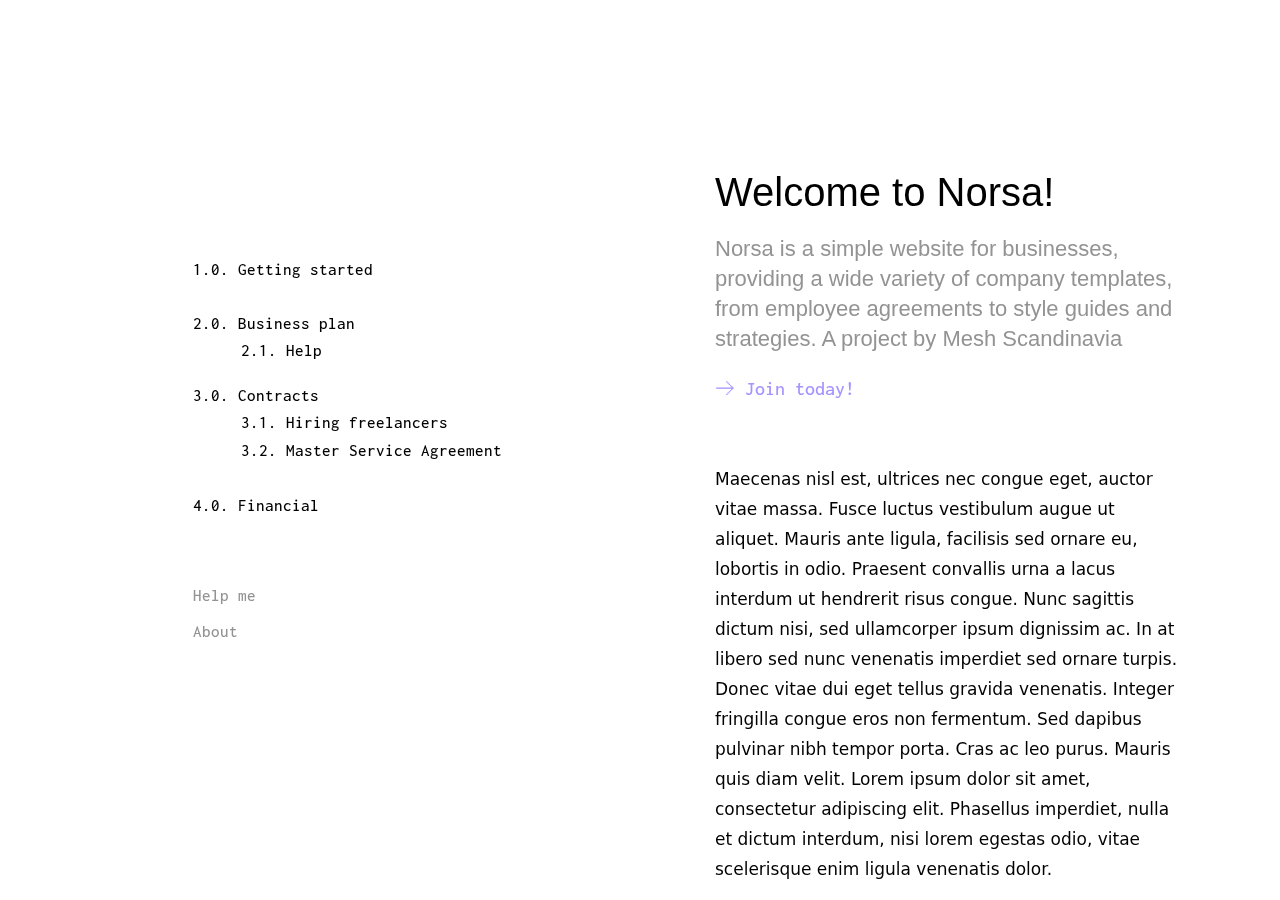
==== index.html @ c936e820 "root + dark toggle" ====
<!DOCTYPE html>
<html lang="en">
<head>
    <title>Norsa</title>
    <link rel="stylesheet" href="style.css">
    <script src="script.js"></script>
    <script src="jquery-3.6.1.js"></script>

    <link rel="preconnect" href="https://fonts.googleapis.com">
    <link rel="preconnect" href="https://fonts.gstatic.com" crossorigin>
    <link href="https://fonts.googleapis.com/css2?family=Inconsolata&display=swap" rel="stylesheet">
    <link href="https://fonts.googleapis.com/css2?family=Lato&display=swap" rel="stylesheet">

    <meta charset="UTF-8">
    <meta http-equiv="X-UA-Compatible" content="IE=edge">
    <meta name="viewport" content="width=device-width, initial-scale=1.0">

    <meta name="description" content="Business writing templates.">
    <meta name="keywords" content="Business, startup, elements, copywriting, writing, templates">
    <meta name="author" content="Magnus Hvidtfeldt">

    <meta name="twitter:card" content="summary_large_image">
	<meta name="twitter:title" content="Norsa">
	<meta name="twitter:description" content="Business writing templates.">
	<meta name="twitter:image" content="https://freight.cargo.site/i/6e5dafabf47bdc5713a164189bbf90d2e8450df8cc77849ab9dada44288beff9/ssww.png">
	<meta property="og:locale" content="en_US">
	<meta property="og:title" content="Magnus Hvidtfeldt">
	<meta property="og:description" content="Business writing templates.">
	<meta property="og:url" content="https://norsa.dev">
	<meta property="og:image" content="https://freight.cargo.site/i/6e5dafabf47bdc5713a164189bbf90d2e8450df8cc77849ab9dada44288beff9/ssww.png">
	<meta property="og:type" content="website">

    <link href="https://i.imgur.com/93xMaAY.png" rel="shortcut icon">

    <link rel="stylesheet" href="https://cdn.jsdelivr.net/npm/bootstrap-icons@1.3.0/font/bootstrap-icons.css" />

</head> 
<body>

    <div class="fixed-header"> </div>

    <div class="flexbox-container">
   
        <div class="flexbox-item flexbox-item-1 sticky sg">
            <div class="cent"><a class="navhov" href="#section1">1.0.  Getting started</a><br></div>
            <div class="cent mb"><a class="navhov" href="#section2"><br><br>2.0.  Business plan</a><br></div>
            <div class="cent mb"><a class="navhov" href="#section2-1"><br>⠀⠀⠀⠀2.1. Help</a><br></div>
            <div class="cent mb"><a class="navhov" href="#section3"><br><br>3.0. Contracts</a><br></div>
            <div class="cent mb"><a class="navhov" href="#section3-1"><br>⠀⠀⠀⠀3.1. Hiring freelancers</a><br></div>
            <div class="cent"><a class="navhov" href="#section3-2"><br>⠀⠀⠀⠀3.2. Master Service Agreement</a><br></div>
            <div class="cent"><a class="navhov" href="#section4"><br><br>4.0. Financial</a><br></div>


            <div class="cent"><a class="navhov dim" href="#sectionH"><br><br><br><br>Help me</a></div>
            <div class="cent"><a class="navhov dim" href="#sectionA"><br>About</a><br></div>


        </div> 

        <div class="top ss"><button onclick="dark()"><img class="bi bi-moon" src="" height ="0" width="0" /></button></div>

        <div class="flexbox-item flexbox-item-2 text">
            <div id="section1" class="txt">
            <h1>Welcome to Norsa!</h1>
            <h1 class="mb dim subhead">Norsa is a simple website for businesses, providing a wide variety of company templates, from employee agreements to style guides and strategies. A project by Mesh Scandinavia</h1><br>

            <a class="hlink sublink"  href="https://www.google.com/" target="_blank">🡢 Join today!</a><br><br><br> <!--class="hlink"-->

            <!--<br><br>

            <a class="link" onclick="light()">🡢 Light mode</a> -->
            
            
            Maecenas nisl est, ultrices nec congue eget, auctor vitae massa. Fusce luctus vestibulum augue ut aliquet. Mauris ante ligula, facilisis sed ornare eu, lobortis in odio. Praesent convallis urna a lacus interdum ut hendrerit risus congue. Nunc sagittis dictum nisi, sed ullamcorper ipsum dignissim ac. In at libero sed nunc venenatis imperdiet sed ornare turpis. Donec vitae dui eget tellus gravida venenatis. Integer fringilla congue eros non fermentum. Sed dapibus pulvinar nibh tempor porta. Cras ac leo purus. Mauris quis diam velit. Lorem ipsum dolor sit amet, consectetur adipiscing elit. Phasellus imperdiet, nulla et dictum interdum, nisi lorem egestas odio, vitae scelerisque enim ligula venenatis dolor. 
            
            <br><br>
            
            Fusce luctus vestibulum augue ut aliquet. Phasellus imperdiet, nulla et dictum interdum, nisi lorem egestas odio, vitae scelerisque enim ligula venenatis dolor. Maecenas nisl est, ultrices nec congue eget, auctor vitae massa. Fusce luctus vestibulum augue ut aliquet. Mauris ante ligula, facilisis sed ornare eu, lobortis in odio. Praesent convallis urna a lacus interdum ut hendrerit risus congue. 
           <!--  <br><br>
           <a class="hlink" href="https://www.google.com/" target="_blank">🡢 Join today!</a> -->
            
            

            <br><br>
            <hr/>
            <br><br><br>
        </div>
        <div id="section2" class="txt">
           <h2 class="mb">  2.0.⠀⠀Business plan</h2> <br>

           <a class="head-title">Whatever you do, don't quit.</a>

            <br><br><br>

            Lorem ipsum dolor sit amet, consectetur adipiscing elit. Phasellus imperdiet, nulla et dictum interdum, nisi lorem egestas odio, vitae scelerisque enim ligula venenatis dolor. Maecenas nisl est, ultrices nec congue eget, auctor vitae massa. Fusce luctus vestibulum augue ut aliquet. 
            
            <br><br>

            <a class="link" href="/assets/Business-strategy.pdf" target="_blank">🡢 Business strategy</a><br>
            <a class="link" href="/assets/The_Brand_Guide.pdf" target="_blank">🡢 Download 'The Brand Guide'</a>
    
    <!--
        <ul class="nav">
            <li><a class="link" href="/assets/Marketing-plan.pdf" target="_blank">🡢 Marketing Plan</a></li>
            <li><a class="link" href="/assets/The_Brand_Guide.pdf" target="_blank">🡢 Download 'The Brand Guide'</a></li>
          </ul>
    -->
    
            <br><br>

            Maecenas nisl est, ultrices nec congue eget, auctor vitae massa. Fusce luctus vestibulum augue ut aliquet. Mauris ante ligula, facilisis sed ornare eu, lobortis in odio. Praesent convallis urna a lacus interdum ut hendrerit risus congue. Nunc sagittis dictum nisi, sed ullamcorper ipsum dignissim ac. In at libero sed nunc venenatis imperdiet sed ornare turpis. Donec vitae dui eget tellus gravida venenatis. Integer fringilla congue eros non fermentum. Sed dapibus pulvinar nibh tempor porta. Cras ac leo purus. Mauris quis diam velit. Lorem ipsum dolor sit amet, consectetur adipiscing elit. Phasellus imperdiet, nulla et dictum interdum, nisi lorem egestas odio, vitae scelerisque enim ligula venenatis dolor. 
            
            <br><br>
            
            Praesent convallis urna a lacus interdum ut hendrerit risus congue. Nunc sagittis dictum nisi, sed ullamcorper ipsum dignissim ac. In at libero sed nunc venenatis imperdiet sed ornare turpis. Donec vitae dui eget tellus gravida venenatis. Integer fringilla congue eros non fermentum. Sed dapibus pulvinar nibh tempor porta. Cras ac leo purus. Mauris quis diam velit. Lorem ipsum dolor sit amet, consectetur adipiscing elit. Phasellus imperdiet, nulla et dictum interdum, nisi lorem egestas odio, vitae scelerisque enim ligula venenatis dolor. Maecenas nisl est, ultrices nec congue eget, auctor vitae massa. Fusce luctus vestibulum augue ut aliquet. Mauris ante ligula, facilisis sed ornare eu, lobortis in odio. Praesent convallis urna a lacus interdum ut hendrerit risus congue. Nunc sagittis dictum nisi, sed ullamcorper ipsum dignissim ac. In at libero sed nunc venenatis imperdiet sed ornare turpis. Donec vitae dui eget tellus gravida venenatis. Integer fringilla congue eros non fermentum. Sed dapibus pulvinar nibh tempor porta. Cras ac leo purus. Mauris quis diam velit. Lorem ipsum dolor sit amet, consectetur adipiscing elit. Phasellus imperdiet, nulla et dictum interdum, nisi lorem egestas odio,

            <br><br>
            <img src="https://external-content.duckduckgo.com/iu/?u=http%3A%2F%2Frevisionpath.com%2Fwp-content%2Fuploads%2F2014%2F10%2Fkiller-clauses-for-contract.jpg&f=1&nofb=1" alt="Contract"  width="100%" height="auto">

            <br>
            <br><br>
        </div>
        <div id="section2-1" class="txt">
            <h3 class="mb"> 2.1.⠀⠀Help </h3>

            <br>
            <br>

            Lorem ipsum dolor sit amet, consectetur adipiscing elit. Phasellus imperdiet, nulla et dictum interdum, nisi lorem egestas odio, vitae scelerisque enim ligula venenatis dolor. Maecenas nisl est, ultrices nec congue eget, auctor vitae massa. Fusce luctus vestibulum augue ut aliquet. 
            
            <br>
            <br>
            
            Maecenas nisl est, ultrices nec congue eget, auctor vitae massa. Fusce luctus vestibulum augue ut aliquet. Mauris ante ligula, facilisis sed ornare eu, lobortis in odio. Praesent convallis urna a lacus interdum ut hendrerit risus congue. Nunc sagittis dictum nisi, sed ullamcorper ipsum dignissim ac. In at libero sed nunc venenatis imperdiet sed ornare turpis. Donec vitae dui eget tellus gravida venenatis. Integer fringilla congue eros non fermentum. Sed dapibus pulvinar nibh tempor porta. Cras ac leo purus. Mauris quis diam velit. Lorem ipsum dolor sit amet, consectetur adipiscing elit. Phasellus imperdiet, nulla et dictum interdum, nisi lorem egestas odio, vitae scelerisque enim ligula venenatis dolor. 
            
            <br>
            <br>
            
            Praesent convallis urna a lacus interdum ut hendrerit risus congue. Nunc sagittis dictum nisi, sed ullamcorper ipsum dignissim ac. In at libero sed nunc venenatis imperdiet sed ornare turpis. Donec vitae dui eget tellus gravida venenatis. Integer fringilla congue eros non fermentum. Sed dapibus pulvinar nibh tempor porta. Cras ac leo purus. Mauris quis diam velit. Lorem ipsum dolor sit amet, consectetur adipiscing elit. Phasellus imperdiet, nulla et dictum interdum, nisi lorem egestas odio, vitae scelerisque enim ligula venenatis dolor. Maecenas nisl est, ultrices nec congue eget, auctor vitae massa. Fusce luctus vestibulum augue ut aliquet. Mauris ante ligula, facilisis sed ornare eu, lobortis in odio. Praesent convallis urna a lacus interdum ut hendrerit risus congue. Nunc sagittis dictum nisi, sed ullamcorper ipsum dignissim ac. In at libero sed nunc venenatis imperdiet sed ornare turpis. Donec vitae dui eget tellus gravida venenatis. Integer fringilla congue eros non fermentum. Sed dapibus pulvinar nibh tempor porta. Cras ac leo purus. Mauris quis diam velit. Lorem ipsum dolor sit amet, consectetur adipiscing elit. Phasellus imperdiet, nulla et dictum interdum, nisi lorem egestas odio,
    
            <br><br>
            <hr/>
            <br><br>
        </div>
        <div id="section3" class="txt">
            <h2 class="mb">3.0.⠀⠀Contracts </h2> <br>

            <a class="head-title">Whatever you do, don't quit.</a>
 
             <br><br><br>

            Lorem ipsum dolor sit amet, consectetur adipiscing elit. Phasellus imperdiet, nulla et dictum interdum, nisi lorem egestas odio, vitae scelerisque enim ligula venenatis dolor. Maecenas nisl est, ultrices nec congue eget, auctor vitae massa. Fusce luctus vestibulum augue ut aliquet. 
            
            <br>
            <br>
            
            Maecenas nisl est, ultrices nec congue eget, auctor vitae massa. Fusce luctus vestibulum augue ut aliquet. Mauris ante ligula, facilisis sed ornare eu, lobortis in odio. Praesent convallis urna a lacus interdum ut hendrerit risus congue. Nunc sagittis dictum nisi, sed ullamcorper ipsum dignissim ac. In at libero sed nunc venenatis imperdiet sed ornare turpis. Donec vitae dui eget tellus gravida venenatis. Integer fringilla congue eros non fermentum. Sed dapibus pulvinar nibh tempor porta. Cras ac leo purus. Mauris quis diam velit. Lorem ipsum dolor sit amet, consectetur adipiscing elit. Phasellus imperdiet, nulla et dictum interdum, nisi lorem egestas odio, vitae scelerisque enim ligula venenatis dolor. 
            
            <br>
            <br>
            
            Praesent convallis urna a lacus interdum ut hendrerit risus congue. Nunc sagittis dictum nisi, sed ullamcorper ipsum dignissim ac. In at libero sed nunc venenatis imperdiet sed ornare turpis. Donec vitae dui eget tellus gravida venenatis. Integer fringilla congue eros non fermentum. Sed dapibus pulvinar nibh tempor porta. Cras ac leo purus. Mauris quis diam velit. Lorem ipsum dolor sit amet, consectetur adipiscing elit. Phasellus imperdiet, nulla et dictum interdum, nisi lorem egestas odio, vitae scelerisque enim ligula venenatis dolor. Maecenas nisl est, ultrices nec congue eget, auctor vitae massa. Fusce luctus vestibulum augue ut aliquet. Mauris ante ligula, facilisis sed ornare eu, lobortis in odio. Praesent convallis urna a lacus interdum ut hendrerit risus congue. Nunc sagittis dictum nisi, sed ullamcorper ipsum dignissim ac. In at libero sed nunc venenatis imperdiet sed ornare turpis. Donec vitae dui eget tellus gravida venenatis. Integer fringilla congue eros non fermentum. Sed dapibus pulvinar nibh tempor porta. Cras ac leo purus. Mauris quis diam velit. Lorem ipsum dolor sit amet, consectetur adipiscing elit. Phasellus imperdiet, nulla et dictum interdum, nisi lorem egestas odio,

            <br>
            <br><br><br>
        </div>
        <div id="section3-1" class="txt">
            <h3 class="mb">3.1.⠀⠀Hiring Freelancers </h3>

            <br>
            <br>

            Lorem ipsum dolor sit amet, consectetur adipiscing elit. Phasellus imperdiet, nulla et dictum interdum, nisi lorem egestas odio, vitae scelerisque enim ligula venenatis dolor. Maecenas nisl est, ultrices nec congue eget, auctor vitae massa. Fusce luctus vestibulum augue ut aliquet. 
            
            <br>
            <br>
            
            Maecenas nisl est, ultrices nec congue eget, auctor vitae massa. Fusce luctus vestibulum augue ut aliquet. Mauris ante ligula, facilisis sed ornare eu, lobortis in odio. Praesent convallis urna a lacus interdum ut hendrerit risus congue. Nunc sagittis dictum nisi, sed ullamcorper ipsum dignissim ac. In at libero sed nunc venenatis imperdiet sed ornare turpis. Donec vitae dui eget tellus gravida venenatis. Integer fringilla congue eros non fermentum. Sed dapibus pulvinar nibh tempor porta. Cras ac leo purus. Mauris quis diam velit. Lorem ipsum dolor sit amet, consectetur adipiscing elit. Phasellus imperdiet, nulla et dictum interdum, nisi lorem egestas odio, vitae scelerisque enim ligula venenatis dolor. 
            
            <br>
            <br>
            
            Praesent convallis urna a lacus interdum ut hendrerit risus congue. Nunc sagittis dictum nisi, sed ullamcorper ipsum dignissim ac. In at libero sed nunc venenatis imperdiet sed ornare turpis. Donec vitae dui eget tellus gravida venenatis. Integer fringilla congue eros non fermentum. Sed dapibus pulvinar nibh tempor porta. Cras ac leo purus. Mauris quis diam velit. Lorem ipsum dolor sit amet, consectetur adipiscing elit. Phasellus imperdiet, nulla et dictum interdum, nisi lorem egestas odio, vitae scelerisque enim ligula venenatis dolor. Maecenas nisl est, ultrices nec congue eget, auctor vitae massa. Fusce luctus vestibulum augue ut aliquet. Mauris ante ligula, facilisis sed ornare eu, lobortis in odio. Praesent convallis urna a lacus interdum ut hendrerit risus congue. Nunc sagittis dictum nisi, sed ullamcorper ipsum dignissim ac. In at libero sed nunc venenatis imperdiet sed ornare turpis. Donec vitae dui eget tellus gravida venenatis. Integer fringilla congue eros non fermentum. Sed dapibus pulvinar nibh tempor porta. Cras ac leo purus. Mauris quis diam velit. Lorem ipsum dolor sit amet, consectetur adipiscing elit. Phasellus imperdiet, nulla et dictum interdum, nisi lorem egestas odio,

            <br>
            <br><br><br>
        </div>
        <div id="section3-2" class="txt">
            <h3 class="mb">3.2.⠀⠀Master Service Agreements </h3>

            <br>
            <br>

            Lorem ipsum dolor sit amet, consectetur adipiscing elit. Phasellus imperdiet, nulla et dictum interdum, nisi lorem egestas odio, vitae scelerisque enim ligula venenatis dolor. Maecenas nisl est, ultrices nec congue eget, auctor vitae massa. Fusce luctus vestibulum augue ut aliquet. 
            
            <br>
            <br>
            
            Maecenas nisl est, ultrices nec congue eget, auctor vitae massa. Fusce luctus vestibulum augue ut aliquet. Mauris ante ligula, facilisis sed ornare eu, lobortis in odio. Praesent convallis urna a lacus interdum ut hendrerit risus congue. Nunc sagittis dictum nisi, sed ullamcorper ipsum dignissim ac. In at libero sed nunc venenatis imperdiet sed ornare turpis. Donec vitae dui eget tellus gravida venenatis. Integer fringilla congue eros non fermentum. Sed dapibus pulvinar nibh tempor porta. Cras ac leo purus. Mauris quis diam velit. Lorem ipsum dolor sit amet, consectetur adipiscing elit. Phasellus imperdiet, nulla et dictum interdum, nisi lorem egestas odio, vitae scelerisque enim ligula venenatis dolor. 
            
            <br>
            <br>
            
            Praesent convallis urna a lacus interdum ut hendrerit risus congue. Nunc sagittis dictum nisi, sed ullamcorper ipsum dignissim ac. In at libero sed nunc venenatis imperdiet sed ornare turpis. Donec vitae dui eget tellus gravida venenatis. Integer fringilla congue eros non fermentum. Sed dapibus pulvinar nibh tempor porta. Cras ac leo purus. Mauris quis diam velit. Lorem ipsum dolor sit amet, consectetur adipiscing elit. Phasellus imperdiet, nulla et dictum interdum, nisi lorem egestas odio, vitae scelerisque enim ligula venenatis dolor. Maecenas nisl est, ultrices nec congue eget, auctor vitae massa. Fusce luctus vestibulum augue ut aliquet. Mauris ante ligula, facilisis sed ornare eu, lobortis in odio. Praesent convallis urna a lacus interdum ut hendrerit risus congue. Nunc sagittis dictum nisi, sed ullamcorper ipsum dignissim ac. In at libero sed nunc venenatis imperdiet sed ornare turpis. Donec vitae dui eget tellus gravida venenatis. Integer fringilla congue eros non fermentum. Sed dapibus pulvinar nibh tempor porta. Cras ac leo purus. Mauris quis diam velit. Lorem ipsum dolor sit amet, consectetur adipiscing elit. Phasellus imperdiet, nulla et dictum interdum, nisi lorem egestas odio,

            <br><br>
            <hr/>
            <br><br>
        </div>
        <div id="section4" class="txt">
            <h2 class="mb"> 4.0.⠀⠀Financial </h2> <br>

            <a class="head-title">Whatever you do, don't quit.</a>
 
             <br><br><br>

            Lorem ipsum dolor sit amet, consectetur adipiscing elit. Phasellus imperdiet, nulla et dictum interdum, nisi lorem egestas odio, vitae scelerisque enim ligula venenatis dolor. Maecenas nisl est, ultrices nec congue eget, auctor vitae massa. Fusce luctus vestibulum augue ut aliquet. 
            
            <br>
            <br>
            
            Maecenas nisl est, ultrices nec congue eget, auctor vitae massa. Fusce luctus vestibulum augue ut aliquet. Mauris ante ligula, facilisis sed ornare eu, lobortis in odio. Praesent convallis urna a lacus interdum ut hendrerit risus congue. Nunc sagittis dictum nisi, sed ullamcorper ipsum dignissim ac. In at libero sed nunc venenatis imperdiet sed ornare turpis. Donec vitae dui eget tellus gravida venenatis. Integer fringilla congue eros non fermentum. Sed dapibus pulvinar nibh tempor porta. Cras ac leo purus. Mauris quis diam velit. Lorem ipsum dolor sit amet, consectetur adipiscing elit. Phasellus imperdiet, nulla et dictum interdum, nisi lorem egestas odio, vitae scelerisque enim ligula venenatis dolor. 
            
            <br>
            <br>
            
            Praesent convallis urna a lacus interdum ut hendrerit risus congue. Nunc sagittis dictum nisi, sed ullamcorper ipsum dignissim ac. In at libero sed nunc venenatis imperdiet sed ornare turpis. Donec vitae dui eget tellus gravida venenatis. Integer fringilla congue eros non fermentum. Sed dapibus pulvinar nibh tempor porta. Cras ac leo purus. Mauris quis diam velit. Lorem ipsum dolor sit amet, consectetur adipiscing elit. Phasellus imperdiet, nulla et dictum interdum, nisi lorem egestas odio, vitae scelerisque enim ligula venenatis dolor. Maecenas nisl est, ultrices nec congue eget, auctor vitae massa. Fusce luctus vestibulum augue ut aliquet. Mauris ante ligula, facilisis sed ornare eu, lobortis in odio. Praesent convallis urna a lacus interdum ut hendrerit risus congue. Nunc sagittis dictum nisi, sed ullamcorper ipsum dignissim ac. In at libero sed nunc venenatis imperdiet sed ornare turpis. Donec vitae dui eget tellus gravida venenatis. Integer fringilla congue eros non fermentum. Sed dapibus pulvinar nibh tempor porta. Cras ac leo purus. Mauris quis diam velit. Lorem ipsum dolor sit amet, consectetur adipiscing elit. Phasellus imperdiet, nulla et dictum interdum, nisi lorem egestas odio,

            <br><br>
            <hr/>
            <br><br>
        </div>


        <div id="sectionH" class="txt">
            <h2 class="mb">Help me </h2> <br>

            <a class="head-title">Not sure what this is?</a><br>

            <br>
            <br>

            Me neither!<br><br>
            
            
            <br><br>
            <hr/>
            <br><br>
        </div>
        <div id="sectionA">
            <h2 class="mb">About </h2>

            <br>
            <br>

            Created by @ <a class="dim navhov" href="https://magnushvidtfeldt.com" target="_blank">Magnus Hvidtfeldt</a> <br>

            Find me on 
            <a class="dim navhov" href="https://twitter.com/hvidtfldt" target="_blank">Twitter</a>,
            <a class="dim navhov" href="https://github.com/mch-sg" target="_blank">Github</a> &
            <a class="dim navhov" href="https://www.linkedin.com/in/magnushvidtfeldt" target="_blank">LinkedIn</a>. <br> <br>


            Version: <a class="dim navhov" href="https://github.com/mch-sg/norsa/releases" target="_blank">v1.2.41 </a> <br>
            Downloads: <a class="dim navhov" href="https://www.behance.net/hvidtfeldt" target="_blank">Styleguide</a><br><br>


            <br><br>
            Support the project <a class="link" href="https://github.com/mch-sg/norsa" target="_blank">here ♡</a>


            <br><br>
            <hr/>
    </div>



    
</body>
</html>
---- style.css ----
@tailwind base;
@tailwind components;
@tailwind utilities;


/*      PRIMARY ATTRIBUTES      */

:root {
    --bgc: #A793FE;
    --dim: #939393;
    --hrc: rgb(39, 39, 39, 0.2);
    --bgswitchmode: #FFFFFF;
    --iconbg: #FFFFFF00;
    --txtcol: #000000; // #BB3333
}

.dark-mode {
    --bgswitchmode: #000000;
    --txtcol: #FFFFFF; 
    --hrc: rgb(240, 240, 240, 0.2);
    /* background-color: black; // var(--bgswitchmode)
    color: white; // var(--txtcol) */
}
 
body {
    transition: 0.2s;
    background-color: var(--bgswitchmode);
    color: var(--txtcol); // #FBFAF9 
    font-family: 'Inconsolata', monospace;

    margin-top: 100px;
    margin-left: 100px;
    margin-right: 8%;
    max-width: 500px; 
} p {
    margin: 0;
    position: absolute;
    top: 50%;
    left: 25%;
    -ms-transform: translate(-50%, -50%);
    transform: translate(-50%, -50%);
    align-items: center;

}

.top {
    position: absolute;
    width: 100%;
    height: 70px;
    text-align: center;
    padding-top: 35px;
}

button {
    float: left;
    width: 100px;
    background-color: var(--iconbg);
    color: var(--txtcol);
    font-size: 20px;
    border-radius: 10px;
    border: none;
    margin: 10px;
    cursor: pointer;
}

.txt {
    text-decoration: none;
    font-kerning: normal;

    font-family: "Segoe UI", Frutiger, "Frutiger Linotype", "Dejavu Sans", "Helvetica Neue", Arial, sans-serif; 
    font-weight: 400; 
    line-height: 30px;
}


a {
    text-decoration: none;
}

h1 {
    font-family: 'Segoe UI', sans-serif; //  'Lato', sans-serif;
    font-size: 40px;
    font-weight: 500; // 300
    letter-spacing: 1px;
} h2 {
    font-family: 'Inconsolata', monospace;
    font-size: 18px;
    font-weight: 500;
    letter-spacing: 1px;
    text-transform: uppercase;

} h3 {
    font-family: 'Inconsolata', monospace;
    font-size: 18px;
    font-weight: 500;
    letter-spacing: 0px;
    text-transform: uppercase;
    text-indent: 5%;
}

.head-title {
    font-family: 'Segoe UI', sans-serif;
    font-size: 30px;
    font-weight: 400;
    letter-spacing: 1px;
}


hr {
    display: block;
    height: 1px;
    border: 0;
    border-top: 1px solid var(--hrc);
    margin: 1em 0;
    padding: 0;
}


.overlay {
    position: absolute;
    height: 100%;
    width: 100%;
    top: 0; bottom: 0; right: 0; left: 0;
    background: white;
    opacity: 0;
  }
  


/*      TYPOGRAPHY      */

.text {
    font-family: 'Inconsolata', monospace;
    font-size: 17px;
    line-height: 1.5;
}


.hlink {
    /* color: rgb(175, 175, 175); */
     color: var(--bgc); //  
     text-decoration: none;
     transition: 0.3s;
     cursor: pointer;
 }
 .hlink:hover {
     /*color: #f5978e;  #929da6*/
     color: #939393; // 
 }

 a:-webkit-any-link {
    text-decoration: none;
}

.link {
   /* color: rgb(175, 175, 175); */
    font-family: 'Inconsolata', monospace;
    color:  var(--bgc); //  #EE8869
    text-decoration: none;
    transition: 0.3s;
    cursor: pointer;
}
.link:hover {
    /*color: #f5978e;  #929da6*/
    color: #939393; // 
}

.navhov {
    /* color: rgb(175, 175, 175); */
    color: var(--txtcol); // #FBFAF9
    text-decoration: none;
    /* transition: 0.3s; */
 //    font-size: 19px;
 }
 .navhov:hover {
    /*color: #ffb086       #f5978e*/
    transition: 0.3s;
    color: var(--bgc); // 
 }

 .dim {
    color: var(--dim); 
    text-decoration: none;
    transition: 0.3s;
 }


 
/*     SELECTION       */

::-moz-selection { /* Code for Firefox */
    color: var(--bgswitchmode);
    background: var(--bgc); // #ffb086
  }
  
  ::selection {
    color: var(--bgswitchmode);
    background: var(--bgc);
  }



/*      FLEXBOX       */ 

.flexbox-container {
    flex: 1;
    overflow: auto;
    height: 100%;
    width: 100%;
    top: 0;
    left: 0;
    position: fixed;
    display: flex;
    justify-content: center;
    align-items: flex-start;
    overflow: auto;

}

.flexbox-item {
    width: 95%;
  /*    border: 0.1px solid rgb(39, 39, 39); */
    border-radius: 25px;
    padding: 50px;
    align-items: center;
    justify-content: center;

}

.flexbox-item-1 {
    min-height: 100px;
    margin: 100px 0px 50px 50px;  /*   margin: 150px 75px 150px 150px; */ /* 100px 0px 10px 100px */
    display: relative;
    overflow: auto;

}

.flexbox-item-2 {
    min-height: 100px;
    margin: 100px 50px;  /* 150px 150px 150px 75px */ /* 125px 175px 0px 125px */
    display: relative;
    overflow: auto;
 /*   width: 40%; */

}

div.sticky {
    position: -webkit-sticky;
    position: sticky;

    top: 50%;
    -ms-transform: translateY(-50%);
    transform: translateY(-50%);

  }

  .sg {

    padding: 50px;
    font-size: 20px;
  }

  .ss {
    position:fixed;
  }


  body {
      height: 100%;
      overflow-y: hidden;
      overflow-x: hidden;
      -ms-overflow-style: none;
      scrollbar-width: none;
  }

  html {
    overflow: scroll;
    overflow-x: hidden;
}
::-webkit-scrollbar {
    width: 0;  /* Remove scrollbar space */
    background: transparent;  /* Optional: just make scrollbar invisible */
}

.cent {
    font-family: 'Inconsolata', monospace;
    font-weight: 500;
    text-decoration: none;
    margin-left: 40%; /* 43% */
    font-size: 17px;
}

.mb {
    margin-bottom: -10px;
}

.mbl {
    margin-bottom: 150px;
}


ul.nav {
    padding-left: 0px;
    text-align: center;
  }
  ul.nav > li {
    display: inline-block;
    padding: 0px 50px;
  }
  ul.nav > li:hover {
    background-color: #00000000;
  }
  ul.nav > li > a {
    text-decoration: none;
  }

  .subhead {
    font-size: 22px;
    font-weight: 400;
  }

  .sublink {
    font-size: 20px;
    font-family: 'Inconsolata', monospace;
    font-weight: 500;
  }




/* FIX HEAD FOOT 
.fixed-header, .fixed-footer{
    margin-top: -100px;
    margin-left: -100px;
    margin-right: -100px;

    position: fixed;

    width: 100%;

    position: fixed;        
    background: rgb(0, 0, 0);
    padding: 50px 0;
}
.fixed-footer{
    bottom: 0;
}
.fixed-header{
    bottom: 0;
}
*/



/* 
    SCREEN OPTIMIZING FOR BODY ELEMENTS

    Automatic scaling for font size and margins in the text-
    based program, html and css.

*/


/* SCREEN OPTIMIZING */     /*   XSMALL   */


@media screen and (max-width: 1024px) {
    div {
        display: none;
        color: #000;
        height: 100%;
        width: 100%;
        position: absolute;
        top: 0;
        left: 0;
        background-color: #000000; 
    }
}

/* SCREEN OPTIMIZING */     /*   SMALL   
@media screen and (min-width: 768px) {
    .cent {
        margin-left: 10%; 43% 
        font-size: 15px;
    }
} */

/* SCREEN OPTIMIZING */     /*   MEDIUM   */
@media screen and (min-width: 1024px) {
    .cent {
        margin-left: 20%; /* 43% */
        font-size: 17px;
    }

    ul.nav {
        padding-left: 0px;
        text-align: left;
      }
    ul.nav > li {
        display: inline-block;
        padding: 0px 0px;
    } 
}

/* SCREEN OPTIMIZING */     /*   LARGE   */
@media screen and (min-width: 1366px) {
    .cent {
        margin-left: 30%; /* 43% */
        font-size: 18px;
    }

    ul.nav > li {
        display: inline-block;
        padding: 0px 12.5%;
    } 
    
}

/* SCREEN OPTIMIZING */     /*   XLARGE   */
@media screen and (min-width: 1920px) {
    .cent {
        margin-left: 35%; /* 43% */
        font-size: 18px;
    }
    
    .text {
        font-family: 'Inconsolata', monospace;
        font-size: 19px;
        line-height: 1.5;
    }

    .subhead {
        font-size: 22px;
        font-weight: 400;
      }

      .sublink {
        font-size: 20px;
      }

    h1 {
        font-family: 'Segoe UI', sans-serif; //  'Lato', sans-serif;
        font-size: 40px;
        font-weight: 500; // 300
        letter-spacing: 1px;
    }

    h2 {
        font-family: 'Inconsolata', monospace;
        font-size: 17px;
        font-weight: 400;
        letter-spacing: 0px;
        text-transform: uppercase;
    
    } 


    ul.nav {
        padding-left: 0px;
        text-align: center;
      } 
      
}

/* SCREEN OPTIMIZING */     /*   XLARGE   */
@media screen and (min-width: 2440px) {
    .cent {
        margin-left: 40%; /* 43% */
        font-size: 20px; // 17px
    }

    .text {
        font-family: 'Inconsolata', monospace;
        font-size: 21px;
        line-height: 1.5;
    }

    .subhead {
        font-size: 25px;
        font-weight: 400;
      }

      .sublink {
        font-size: 22px;
      }

    h1 {
        font-family: 'Segoe UI', sans-serif; //  'Lato', sans-serif;
        font-size: 45px;
        font-weight: 500; // 300
        letter-spacing: 1px;
    }

    h2 {
        font-family: 'Inconsolata', monospace;
        font-size: 20px;
        font-weight: 400;
        letter-spacing: 0px;
        text-transform: uppercase;
    
    } 

    
    .flexbox-item {
    //    width: 50%; // 95%
      /*    border: 0.1px solid rgb(39, 39, 39); */
        border-radius: 25px;
        padding: 50px;
        align-items: center;
        justify-content: center;
      //  padding-left: 500px;
    
    }

    .flexbox-item-1 {
        width: 50%;
        min-height: 100px;
        margin: 100px 0px 50px 50px;  /*   margin: 150px 75px 150px 150px; */ /* 100px 0px 10px 100px */
        display: relative;
        overflow: auto;
    
    }

    
    .flexbox-item-2 {
        min-height: 100px;
        margin: 100px 300px;  /* 150px 150px 150px 75px */ /* 125px 175px 0px 125px */
        display: relative;
        overflow: auto;
        width: 50%; 
    
    }

}
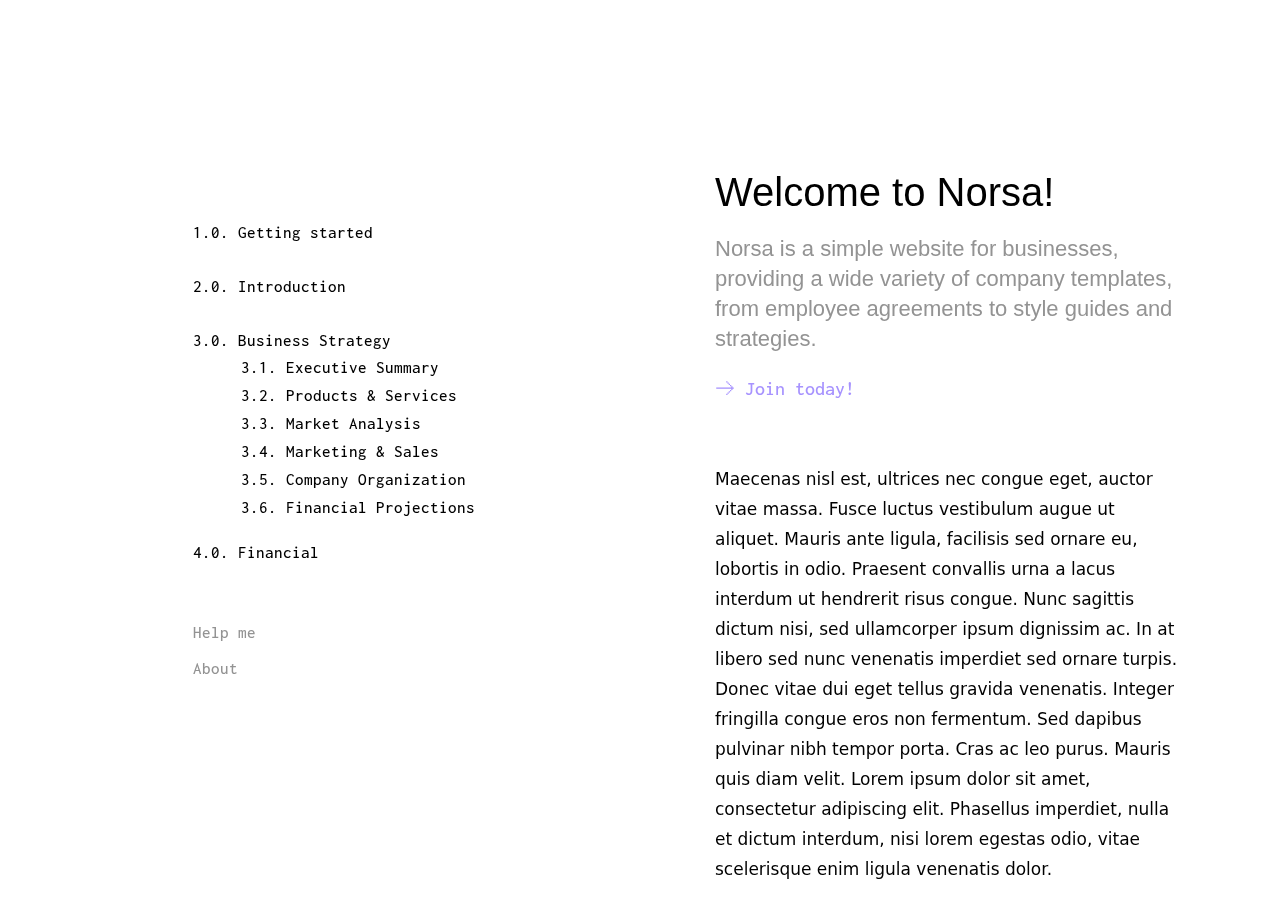
==== commit fd4a646c: "readability & business strategy upload" ====
--- a/index.html
+++ b/index.html
@@ -43,12 +43,16 @@
    
         <div class="flexbox-item flexbox-item-1 sticky sg">
             <div class="cent"><a class="navhov" href="#section1">1.0.  Getting started</a><br></div>
-            <div class="cent mb"><a class="navhov" href="#section2"><br><br>2.0.  Business plan</a><br></div>
-            <div class="cent mb"><a class="navhov" href="#section2-1"><br>⠀⠀⠀⠀2.1. Help</a><br></div>
-            <div class="cent mb"><a class="navhov" href="#section3"><br><br>3.0. Contracts</a><br></div>
-            <div class="cent mb"><a class="navhov" href="#section3-1"><br>⠀⠀⠀⠀3.1. Hiring freelancers</a><br></div>
-            <div class="cent"><a class="navhov" href="#section3-2"><br>⠀⠀⠀⠀3.2. Master Service Agreement</a><br></div>
-            <div class="cent"><a class="navhov" href="#section4"><br><br>4.0. Financial</a><br></div>
+            <div class="cent "><a class="navhov" href="#section2"><br><br>2.0.  Introduction</a><br></div>
+            <!-- <div class="cent mb"><a class="navhov" href="#section2-1"><br>⠀⠀⠀⠀2.1. Help</a><br></div> -->
+            <div class="cent mb"><a class="navhov" href="#section3"><br><br>3.0. Business Strategy</a><br></div>
+            <div class="cent mb"><a class="navhov" href="#section3-1"><br>⠀⠀⠀⠀3.1. Executive Summary</a><br></div>
+            <div class="cent mb"><a class="navhov" href="#section3-2"><br>⠀⠀⠀⠀3.2. Products & Services</a><br></div>
+            <div class="cent mb"><a class="navhov" href="#section3-3"><br>⠀⠀⠀⠀3.3. Market Analysis</a><br></div>
+            <div class="cent mb"><a class="navhov" href="#section3-4"><br>⠀⠀⠀⠀3.4. Marketing & Sales</a><br></div>
+            <div class="cent mb"><a class="navhov" href="#section3-5"><br>⠀⠀⠀⠀3.5. Company Organization</a><br></div>
+            <div class="cent mb"><a class="navhov" href="#section3-6"><br>⠀⠀⠀⠀3.6. Financial Projections</a><br></div>
+            <div class="cent mb"><a class="navhov" href="#section4"><br><br>4.0. Financial</a><br></div>
 
 
             <div class="cent"><a class="navhov dim" href="#sectionH"><br><br><br><br>Help me</a></div>
@@ -62,37 +66,41 @@
         <div class="flexbox-item flexbox-item-2 text">
             <div id="section1" class="txt">
             <h1>Welcome to Norsa!</h1>
-            <h1 class="mb dim subhead">Norsa is a simple website for businesses, providing a wide variety of company templates, from employee agreements to style guides and strategies. A project by Mesh Scandinavia</h1><br>
+            <h1 class="mb dim subhead">Norsa is a simple website for businesses, providing a wide variety of company templates, 
+                from employee agreements to style guides and strategies.</h1><br>
 
             <a class="hlink sublink"  href="https://www.google.com/" target="_blank">🡢 Join today!</a><br><br><br> <!--class="hlink"-->
 
-            <!--<br><br>
-
-            <a class="link" onclick="light()">🡢 Light mode</a> -->
-            
-            
-            Maecenas nisl est, ultrices nec congue eget, auctor vitae massa. Fusce luctus vestibulum augue ut aliquet. Mauris ante ligula, facilisis sed ornare eu, lobortis in odio. Praesent convallis urna a lacus interdum ut hendrerit risus congue. Nunc sagittis dictum nisi, sed ullamcorper ipsum dignissim ac. In at libero sed nunc venenatis imperdiet sed ornare turpis. Donec vitae dui eget tellus gravida venenatis. Integer fringilla congue eros non fermentum. Sed dapibus pulvinar nibh tempor porta. Cras ac leo purus. Mauris quis diam velit. Lorem ipsum dolor sit amet, consectetur adipiscing elit. Phasellus imperdiet, nulla et dictum interdum, nisi lorem egestas odio, vitae scelerisque enim ligula venenatis dolor. 
-            
-            <br><br>
-            
-            Fusce luctus vestibulum augue ut aliquet. Phasellus imperdiet, nulla et dictum interdum, nisi lorem egestas odio, vitae scelerisque enim ligula venenatis dolor. Maecenas nisl est, ultrices nec congue eget, auctor vitae massa. Fusce luctus vestibulum augue ut aliquet. Mauris ante ligula, facilisis sed ornare eu, lobortis in odio. Praesent convallis urna a lacus interdum ut hendrerit risus congue. 
-           <!--  <br><br>
-           <a class="hlink" href="https://www.google.com/" target="_blank">🡢 Join today!</a> -->
-            
-            
+
+            Maecenas nisl est, ultrices nec congue eget, auctor vitae massa. Fusce luctus vestibulum augue ut aliquet. Mauris ante ligula, 
+            facilisis sed ornare eu, lobortis in odio. Praesent convallis urna a lacus interdum ut hendrerit risus congue. Nunc sagittis 
+            dictum nisi, sed ullamcorper ipsum dignissim ac. In at libero sed nunc venenatis imperdiet sed ornare turpis. Donec vitae dui 
+            eget tellus gravida venenatis. Integer fringilla congue eros non fermentum. Sed dapibus pulvinar nibh tempor porta. Cras ac leo 
+            purus. Mauris quis diam velit. Lorem ipsum dolor sit amet, consectetur adipiscing elit. Phasellus imperdiet, nulla et dictum 
+            interdum, nisi lorem egestas odio, vitae scelerisque enim ligula venenatis dolor. 
+            
+            <br><br>
+            
+            Fusce luctus vestibulum augue ut aliquet. Phasellus imperdiet, nulla et dictum interdum, nisi lorem egestas odio, vitae 
+            scelerisque enim ligula venenatis dolor. Maecenas nisl est, ultrices nec congue eget, auctor vitae massa. Fusce luctus 
+            vestibulum augue ut aliquet. Mauris ante ligula, facilisis sed ornare eu, lobortis in odio. Praesent convallis urna a lacus 
+            interdum ut hendrerit risus congue. 
+
 
             <br><br>
             <hr/>
             <br><br><br>
         </div>
         <div id="section2" class="txt">
-           <h2 class="mb">  2.0.⠀⠀Business plan</h2> <br>
+           <h2 class="mb">  2.0.⠀⠀Introduction</h2> <br>
 
            <a class="head-title">Whatever you do, don't quit.</a>
 
             <br><br><br>
 
-            Lorem ipsum dolor sit amet, consectetur adipiscing elit. Phasellus imperdiet, nulla et dictum interdum, nisi lorem egestas odio, vitae scelerisque enim ligula venenatis dolor. Maecenas nisl est, ultrices nec congue eget, auctor vitae massa. Fusce luctus vestibulum augue ut aliquet. 
+            Lorem ipsum dolor sit amet, consectetur adipiscing elit. Phasellus imperdiet, nulla et dictum interdum, nisi lorem egestas odio, 
+            vitae scelerisque enim ligula venenatis dolor. Maecenas nisl est, ultrices nec congue eget, auctor vitae massa. Fusce luctus 
+            vestibulum augue ut aliquet. 
             
             <br><br>
 
@@ -108,124 +116,247 @@
     
             <br><br>
 
-            Maecenas nisl est, ultrices nec congue eget, auctor vitae massa. Fusce luctus vestibulum augue ut aliquet. Mauris ante ligula, facilisis sed ornare eu, lobortis in odio. Praesent convallis urna a lacus interdum ut hendrerit risus congue. Nunc sagittis dictum nisi, sed ullamcorper ipsum dignissim ac. In at libero sed nunc venenatis imperdiet sed ornare turpis. Donec vitae dui eget tellus gravida venenatis. Integer fringilla congue eros non fermentum. Sed dapibus pulvinar nibh tempor porta. Cras ac leo purus. Mauris quis diam velit. Lorem ipsum dolor sit amet, consectetur adipiscing elit. Phasellus imperdiet, nulla et dictum interdum, nisi lorem egestas odio, vitae scelerisque enim ligula venenatis dolor. 
-            
-            <br><br>
-            
-            Praesent convallis urna a lacus interdum ut hendrerit risus congue. Nunc sagittis dictum nisi, sed ullamcorper ipsum dignissim ac. In at libero sed nunc venenatis imperdiet sed ornare turpis. Donec vitae dui eget tellus gravida venenatis. Integer fringilla congue eros non fermentum. Sed dapibus pulvinar nibh tempor porta. Cras ac leo purus. Mauris quis diam velit. Lorem ipsum dolor sit amet, consectetur adipiscing elit. Phasellus imperdiet, nulla et dictum interdum, nisi lorem egestas odio, vitae scelerisque enim ligula venenatis dolor. Maecenas nisl est, ultrices nec congue eget, auctor vitae massa. Fusce luctus vestibulum augue ut aliquet. Mauris ante ligula, facilisis sed ornare eu, lobortis in odio. Praesent convallis urna a lacus interdum ut hendrerit risus congue. Nunc sagittis dictum nisi, sed ullamcorper ipsum dignissim ac. In at libero sed nunc venenatis imperdiet sed ornare turpis. Donec vitae dui eget tellus gravida venenatis. Integer fringilla congue eros non fermentum. Sed dapibus pulvinar nibh tempor porta. Cras ac leo purus. Mauris quis diam velit. Lorem ipsum dolor sit amet, consectetur adipiscing elit. Phasellus imperdiet, nulla et dictum interdum, nisi lorem egestas odio,
+            Maecenas nisl est, ultrices nec congue eget, auctor vitae massa. Fusce luctus vestibulum augue ut aliquet. 
+            Mauris ante ligula, facilisis sed ornare eu, lobortis in odio. Praesent convallis urna a lacus interdum ut hendrerit risus congue. 
+            Nunc sagittis dictum nisi, sed ullamcorper ipsum dignissim ac. In at libero sed nunc venenatis imperdiet sed ornare turpis. 
+            Donec vitae dui eget tellus gravida venenatis. Integer fringilla congue eros non fermentum. Sed dapibus pulvinar nibh tempor porta. 
+            Cras ac leo purus. Mauris quis diam velit. Lorem ipsum dolor sit amet, consectetur adipiscing elit. Phasellus imperdiet, 
+            nulla et dictum interdum, nisi lorem egestas odio, vitae scelerisque enim ligula venenatis dolor. 
+            
+            <br><br>
+            
+            Praesent convallis urna a lacus interdum ut hendrerit risus congue. Nunc sagittis dictum nisi, sed ullamcorper ipsum dignissim ac. 
+            In at libero sed nunc venenatis imperdiet sed ornare turpis. Donec vitae dui eget tellus gravida venenatis. Integer fringilla congue 
+            eros non fermentum. Sed dapibus pulvinar nibh tempor porta. Cras ac leo purus. Mauris quis diam velit. Lorem ipsum dolor sit amet, 
+            consectetur adipiscing elit. Phasellus imperdiet, nulla et dictum interdum, nisi lorem egestas odio, vitae scelerisque enim ligula 
+            venenatis dolor. Maecenas nisl est, ultrices nec congue eget, auctor vitae massa. Fusce luctus vestibulum augue ut aliquet. Mauris 
+            ante ligula, facilisis sed ornare eu, lobortis in odio. Praesent convallis urna a lacus interdum ut hendrerit risus congue. 
+            Nunc sagittis dictum nisi, sed ullamcorper ipsum dignissim ac. In at libero sed nunc venenatis imperdiet sed ornare turpis. 
+            Donec vitae dui eget tellus gravida venenatis. Integer fringilla congue eros non fermentum. Sed dapibus pulvinar nibh tempor porta. 
+            Cras ac leo purus. Mauris quis diam velit. Lorem ipsum dolor sit amet, consectetur adipiscing elit. Phasellus imperdiet, 
+            nulla et dictum interdum, nisi lorem egestas odio,
 
             <br><br>
             <img src="https://external-content.duckduckgo.com/iu/?u=http%3A%2F%2Frevisionpath.com%2Fwp-content%2Fuploads%2F2014%2F10%2Fkiller-clauses-for-contract.jpg&f=1&nofb=1" alt="Contract"  width="100%" height="auto">
 
-            <br>
-            <br><br>
-        </div>
-        <div id="section2-1" class="txt">
-            <h3 class="mb"> 2.1.⠀⠀Help </h3>
-
-            <br>
-            <br>
-
-            Lorem ipsum dolor sit amet, consectetur adipiscing elit. Phasellus imperdiet, nulla et dictum interdum, nisi lorem egestas odio, vitae scelerisque enim ligula venenatis dolor. Maecenas nisl est, ultrices nec congue eget, auctor vitae massa. Fusce luctus vestibulum augue ut aliquet. 
-            
-            <br>
-            <br>
-            
-            Maecenas nisl est, ultrices nec congue eget, auctor vitae massa. Fusce luctus vestibulum augue ut aliquet. Mauris ante ligula, facilisis sed ornare eu, lobortis in odio. Praesent convallis urna a lacus interdum ut hendrerit risus congue. Nunc sagittis dictum nisi, sed ullamcorper ipsum dignissim ac. In at libero sed nunc venenatis imperdiet sed ornare turpis. Donec vitae dui eget tellus gravida venenatis. Integer fringilla congue eros non fermentum. Sed dapibus pulvinar nibh tempor porta. Cras ac leo purus. Mauris quis diam velit. Lorem ipsum dolor sit amet, consectetur adipiscing elit. Phasellus imperdiet, nulla et dictum interdum, nisi lorem egestas odio, vitae scelerisque enim ligula venenatis dolor. 
-            
-            <br>
-            <br>
-            
-            Praesent convallis urna a lacus interdum ut hendrerit risus congue. Nunc sagittis dictum nisi, sed ullamcorper ipsum dignissim ac. In at libero sed nunc venenatis imperdiet sed ornare turpis. Donec vitae dui eget tellus gravida venenatis. Integer fringilla congue eros non fermentum. Sed dapibus pulvinar nibh tempor porta. Cras ac leo purus. Mauris quis diam velit. Lorem ipsum dolor sit amet, consectetur adipiscing elit. Phasellus imperdiet, nulla et dictum interdum, nisi lorem egestas odio, vitae scelerisque enim ligula venenatis dolor. Maecenas nisl est, ultrices nec congue eget, auctor vitae massa. Fusce luctus vestibulum augue ut aliquet. Mauris ante ligula, facilisis sed ornare eu, lobortis in odio. Praesent convallis urna a lacus interdum ut hendrerit risus congue. Nunc sagittis dictum nisi, sed ullamcorper ipsum dignissim ac. In at libero sed nunc venenatis imperdiet sed ornare turpis. Donec vitae dui eget tellus gravida venenatis. Integer fringilla congue eros non fermentum. Sed dapibus pulvinar nibh tempor porta. Cras ac leo purus. Mauris quis diam velit. Lorem ipsum dolor sit amet, consectetur adipiscing elit. Phasellus imperdiet, nulla et dictum interdum, nisi lorem egestas odio,
-    
+
             <br><br>
             <hr/>
             <br><br>
         </div>
         <div id="section3" class="txt">
-            <h2 class="mb">3.0.⠀⠀Contracts </h2> <br>
+            <h2 class="mb">3.0.⠀⠀Business strategy </h2> <br>
+
+            <a class="head-title">Business strategies make the best tea.</a>
+ 
+             <br><br><br>
+            
+             A business plan is a document that describes your business, the products and services you sell, 
+             and the customers that you sell to. It explains your business strategy. How you’re going to build and grow your business, 
+             what your marketing strategy is, and who your competitors are. 
+
+             <br><br>
+             Now, a business plan can be far more than just a static document that you write once and forget about. 
+             It’s also a guide that helps you outline and achieve your goals. 
+             A management tool to analyze results, make strategic decisions, and showcase how your business will operate and grow. 
+             In short, if you’re thinking of starting a business or plan to pitch to investors or venture capitalists, 
+             writing a business plan can improve your chances of success. Download the business strategy here:
+            <br>
+            <br>
+
+            <a class="link" href="/assets/Business-strategy.pdf" target="_blank">🡢 Business strategy</a><br><br>
+            
+            
+            Most business plans also include financial forecasts for the future. Setting sales goals, 
+            expense budgets, and predictions for cash flow. 
+
+            <br>
+            <br><br><br>
+        </div>
+        <div id="section3-1" class="txt">
+            <h3 class="mb">3.1.⠀⠀Executive Summary </h3>
+
+            <br>
+            <br>
+
+             The executive summary is an overview of your business and your plans. 
+             It comes first in your plan and is ideally only one to two pages. Most people write it last, though. 
+             <br><br>
+             Ideally, the executive summary can act as a stand-alone document that covers the highlights of your detailed plan. 
+             In fact, it’s very common for investors to ask for only the executive summary when they are evaluating your business. 
+             If they like what they see in the executive summary, they’ll often follow up with a request for a complete plan, 
+             a pitch presentation, and more in-depth financials.
+             
+             Your executive summary should include a summary of the problem you are solving, 
+             a description of your product or service, an overview of your target market, a brief description of your team, 
+             a summary of your financials, and your funding requirements (if you are raising money).
+             
+             Learn more about writing an effective executive summary.
+
+            <br>
+            <br><br><br>
+        </div>
+        <div id="section3-2" class="txt">
+            <h3 class="mb">3.2.⠀⠀Products & Services </h3>
+
+            <br>
+            <br>
+
+            The products & services chapter of your business plan is where the real meat of your plan lives. 
+            It includes information about the problem that you’re solving, your solution, and how your product or service 
+            fits into the existing competitive landscape.
+            <br><br>
+            Start the products & services chapter by describing the problem that you are solving for your customers and what your solution is. 
+            This is a description of your product or service. 
+            
+            Next, you should outline your competition. Who else is providing solutions that try to solve your customers’ pain points? 
+            What are your competitive advantages over other businesses?
+            
+            If you happen to have any competitive advantages, such as specific intellectual property or patents that protect 
+            your product—this chapter is a great place to talk about those things.
+            
+            Finally, review your milestones and metrics. This is an overview of the next steps that you need to accomplish to 
+            get your product or service ready to sell, with target dates. If you’ve already achieved some key milestones, 
+            such as landing a crucial customer or taking on pre-orders, discuss that here. 
+            
+            <br>
+            <br><br><br>
+            </div>
+            <div id="section3-3" class="txt">
+                <h3 class="mb">3.3.⠀⠀Market Analysis </h3>
+    
+                <br>
+                <br>
+
+                 This section is where you will showcase all of the information about your potential customers. 
+                 You’ll cover your target market as well as information about the growth of your market and your industry.
+                 
+                 First, describe your target market. Your target market is the group of people that you plan on selling to. 
+                 Try to be as specific as possible. With a solid target market, it will be easier to create a sales and marketing plan that will reach your customers.
+                 
+                 Next, provide any market analysis and market research that you have. 
+                 You’ll want to explain how your market is growing over time and also explain how your business is positioned to take 
+                 advantage of expected changes in your industry.
+            
+                <br>
+                <br><br><br>
+            </div>
+
+            <div id="section3-4" class="txt">
+                <h3 class="mb"> 3.4.⠀⠀Marketing & Sales </h3>
+    
+                <br>
+                <br>
+    
+                The marketing and sales plan section of your business plan details how you plan to reach your target market segments, 
+                how you plan on selling to those target markets, what your pricing plan is, and what types of activities and partnerships 
+                you need to make your business a success.
+                 <br><br>
+                Some businesses that distribute their products and reach their customers through stores like Amazon.com, Walmart, 
+                Target, grocery store chains, and other retail outlets should review how this part of their business works. 
+                he plan should discuss the logistics and costs of getting products onto store shelves and any potential hurdles 
+                that the business may have to overcome.
+                 
+                The marketing & sales chapter of your business plan can also be a good place to include a SWOT analysis. 
+                This is purely optional but can be a good way to explain how your products and services are positioned to deal 
+                with competitive threats and take advantage of opportunities.
+                 <br>
+                 <br><br><br>     
+        </div>
+
+
+        <div id="section3-5" class="txt">
+            <h3 class="mb">3.5.⠀⠀Company organization </h3>
+
+            <br>
+            <br>
+
+            Investors look for great teams in addition to great ideas. Use this chapter to describe your current team and who you need to hire. 
+            You will also provide a quick overview of your legal structure, location, and history if you’re already up and running.
+            <br><br>
+            Include brief bios that highlight the relevant experiences of each key team member. 
+            It’s important here to make the case for why the team is the right team to turn an idea into a reality. 
+            Do they have the right industry experience and background? Have members of the team had entrepreneurial successes before?
+            
+            Your company overview should also include a summary of your company’s current business structure. 
+            The most common business structures include:
+            <br><br>
+            - LLC <br>
+            - C-corp <br>
+            - S-corp <br>
+            - Sole proprietor <br>
+            - Partnership <br><br>
+
+            Be sure to provide a review of how the business is owned as well. Does each business partner own an equal portion of the business? 
+            How is ownership divided? Potential lenders and investors will want to know the structure of the business before they will 
+            consider a loan or investment.
+            
+            <br>
+            <br><br><br>  
+</div>
+
+
+
+<div id="section3-6" class="txt">
+    <h3 class="mb">3.6.⠀⠀Financial Projections </h3>
+
+    <br>
+    <br>
+
+
+    Last, but certainly not least, is your financial plan chapter. This is often what entrepreneurs find most daunting, 
+    but it doesn’t have to be as intimidating as it seems. Business financials for most startups are less complicated than you think, 
+    and a business degree is certainly not required to build a solid financial forecast. That said, if you need additional help, 
+    there are plenty of tools and resources out there to help you build a solid financial plan.
+    <br><br>
+    A typical financial plan will include:
+    
+    A monthly sales and revenue forecast for the first 12 months, and then annual projections for the remaining three to five years. 
+    Three-year projections are typically adequate, but some investors will request a five-year forecast.
+   
+    
+            <br><br>
+            <hr/>
+            <br><br>
+        </div>
+
+
+        <div id="section4" class="txt">
+            <h2 class="mb"> 4.0.⠀⠀Financial </h2> <br>
 
             <a class="head-title">Whatever you do, don't quit.</a>
  
              <br><br><br>
 
-            Lorem ipsum dolor sit amet, consectetur adipiscing elit. Phasellus imperdiet, nulla et dictum interdum, nisi lorem egestas odio, vitae scelerisque enim ligula venenatis dolor. Maecenas nisl est, ultrices nec congue eget, auctor vitae massa. Fusce luctus vestibulum augue ut aliquet. 
-            
-            <br>
-            <br>
-            
-            Maecenas nisl est, ultrices nec congue eget, auctor vitae massa. Fusce luctus vestibulum augue ut aliquet. Mauris ante ligula, facilisis sed ornare eu, lobortis in odio. Praesent convallis urna a lacus interdum ut hendrerit risus congue. Nunc sagittis dictum nisi, sed ullamcorper ipsum dignissim ac. In at libero sed nunc venenatis imperdiet sed ornare turpis. Donec vitae dui eget tellus gravida venenatis. Integer fringilla congue eros non fermentum. Sed dapibus pulvinar nibh tempor porta. Cras ac leo purus. Mauris quis diam velit. Lorem ipsum dolor sit amet, consectetur adipiscing elit. Phasellus imperdiet, nulla et dictum interdum, nisi lorem egestas odio, vitae scelerisque enim ligula venenatis dolor. 
-            
-            <br>
-            <br>
-            
-            Praesent convallis urna a lacus interdum ut hendrerit risus congue. Nunc sagittis dictum nisi, sed ullamcorper ipsum dignissim ac. In at libero sed nunc venenatis imperdiet sed ornare turpis. Donec vitae dui eget tellus gravida venenatis. Integer fringilla congue eros non fermentum. Sed dapibus pulvinar nibh tempor porta. Cras ac leo purus. Mauris quis diam velit. Lorem ipsum dolor sit amet, consectetur adipiscing elit. Phasellus imperdiet, nulla et dictum interdum, nisi lorem egestas odio, vitae scelerisque enim ligula venenatis dolor. Maecenas nisl est, ultrices nec congue eget, auctor vitae massa. Fusce luctus vestibulum augue ut aliquet. Mauris ante ligula, facilisis sed ornare eu, lobortis in odio. Praesent convallis urna a lacus interdum ut hendrerit risus congue. Nunc sagittis dictum nisi, sed ullamcorper ipsum dignissim ac. In at libero sed nunc venenatis imperdiet sed ornare turpis. Donec vitae dui eget tellus gravida venenatis. Integer fringilla congue eros non fermentum. Sed dapibus pulvinar nibh tempor porta. Cras ac leo purus. Mauris quis diam velit. Lorem ipsum dolor sit amet, consectetur adipiscing elit. Phasellus imperdiet, nulla et dictum interdum, nisi lorem egestas odio,
-
-            <br>
-            <br><br><br>
-        </div>
-        <div id="section3-1" class="txt">
-            <h3 class="mb">3.1.⠀⠀Hiring Freelancers </h3>
-
-            <br>
-            <br>
-
-            Lorem ipsum dolor sit amet, consectetur adipiscing elit. Phasellus imperdiet, nulla et dictum interdum, nisi lorem egestas odio, vitae scelerisque enim ligula venenatis dolor. Maecenas nisl est, ultrices nec congue eget, auctor vitae massa. Fusce luctus vestibulum augue ut aliquet. 
-            
-            <br>
-            <br>
-            
-            Maecenas nisl est, ultrices nec congue eget, auctor vitae massa. Fusce luctus vestibulum augue ut aliquet. Mauris ante ligula, facilisis sed ornare eu, lobortis in odio. Praesent convallis urna a lacus interdum ut hendrerit risus congue. Nunc sagittis dictum nisi, sed ullamcorper ipsum dignissim ac. In at libero sed nunc venenatis imperdiet sed ornare turpis. Donec vitae dui eget tellus gravida venenatis. Integer fringilla congue eros non fermentum. Sed dapibus pulvinar nibh tempor porta. Cras ac leo purus. Mauris quis diam velit. Lorem ipsum dolor sit amet, consectetur adipiscing elit. Phasellus imperdiet, nulla et dictum interdum, nisi lorem egestas odio, vitae scelerisque enim ligula venenatis dolor. 
-            
-            <br>
-            <br>
-            
-            Praesent convallis urna a lacus interdum ut hendrerit risus congue. Nunc sagittis dictum nisi, sed ullamcorper ipsum dignissim ac. In at libero sed nunc venenatis imperdiet sed ornare turpis. Donec vitae dui eget tellus gravida venenatis. Integer fringilla congue eros non fermentum. Sed dapibus pulvinar nibh tempor porta. Cras ac leo purus. Mauris quis diam velit. Lorem ipsum dolor sit amet, consectetur adipiscing elit. Phasellus imperdiet, nulla et dictum interdum, nisi lorem egestas odio, vitae scelerisque enim ligula venenatis dolor. Maecenas nisl est, ultrices nec congue eget, auctor vitae massa. Fusce luctus vestibulum augue ut aliquet. Mauris ante ligula, facilisis sed ornare eu, lobortis in odio. Praesent convallis urna a lacus interdum ut hendrerit risus congue. Nunc sagittis dictum nisi, sed ullamcorper ipsum dignissim ac. In at libero sed nunc venenatis imperdiet sed ornare turpis. Donec vitae dui eget tellus gravida venenatis. Integer fringilla congue eros non fermentum. Sed dapibus pulvinar nibh tempor porta. Cras ac leo purus. Mauris quis diam velit. Lorem ipsum dolor sit amet, consectetur adipiscing elit. Phasellus imperdiet, nulla et dictum interdum, nisi lorem egestas odio,
-
-            <br>
-            <br><br><br>
-        </div>
-        <div id="section3-2" class="txt">
-            <h3 class="mb">3.2.⠀⠀Master Service Agreements </h3>
-
-            <br>
-            <br>
-
-            Lorem ipsum dolor sit amet, consectetur adipiscing elit. Phasellus imperdiet, nulla et dictum interdum, nisi lorem egestas odio, vitae scelerisque enim ligula venenatis dolor. Maecenas nisl est, ultrices nec congue eget, auctor vitae massa. Fusce luctus vestibulum augue ut aliquet. 
-            
-            <br>
-            <br>
-            
-            Maecenas nisl est, ultrices nec congue eget, auctor vitae massa. Fusce luctus vestibulum augue ut aliquet. Mauris ante ligula, facilisis sed ornare eu, lobortis in odio. Praesent convallis urna a lacus interdum ut hendrerit risus congue. Nunc sagittis dictum nisi, sed ullamcorper ipsum dignissim ac. In at libero sed nunc venenatis imperdiet sed ornare turpis. Donec vitae dui eget tellus gravida venenatis. Integer fringilla congue eros non fermentum. Sed dapibus pulvinar nibh tempor porta. Cras ac leo purus. Mauris quis diam velit. Lorem ipsum dolor sit amet, consectetur adipiscing elit. Phasellus imperdiet, nulla et dictum interdum, nisi lorem egestas odio, vitae scelerisque enim ligula venenatis dolor. 
-            
-            <br>
-            <br>
-            
-            Praesent convallis urna a lacus interdum ut hendrerit risus congue. Nunc sagittis dictum nisi, sed ullamcorper ipsum dignissim ac. In at libero sed nunc venenatis imperdiet sed ornare turpis. Donec vitae dui eget tellus gravida venenatis. Integer fringilla congue eros non fermentum. Sed dapibus pulvinar nibh tempor porta. Cras ac leo purus. Mauris quis diam velit. Lorem ipsum dolor sit amet, consectetur adipiscing elit. Phasellus imperdiet, nulla et dictum interdum, nisi lorem egestas odio, vitae scelerisque enim ligula venenatis dolor. Maecenas nisl est, ultrices nec congue eget, auctor vitae massa. Fusce luctus vestibulum augue ut aliquet. Mauris ante ligula, facilisis sed ornare eu, lobortis in odio. Praesent convallis urna a lacus interdum ut hendrerit risus congue. Nunc sagittis dictum nisi, sed ullamcorper ipsum dignissim ac. In at libero sed nunc venenatis imperdiet sed ornare turpis. Donec vitae dui eget tellus gravida venenatis. Integer fringilla congue eros non fermentum. Sed dapibus pulvinar nibh tempor porta. Cras ac leo purus. Mauris quis diam velit. Lorem ipsum dolor sit amet, consectetur adipiscing elit. Phasellus imperdiet, nulla et dictum interdum, nisi lorem egestas odio,
-
-            <br><br>
-            <hr/>
-            <br><br>
-        </div>
-        <div id="section4" class="txt">
-            <h2 class="mb"> 4.0.⠀⠀Financial </h2> <br>
-
-            <a class="head-title">Whatever you do, don't quit.</a>
- 
-             <br><br><br>
-
-            Lorem ipsum dolor sit amet, consectetur adipiscing elit. Phasellus imperdiet, nulla et dictum interdum, nisi lorem egestas odio, vitae scelerisque enim ligula venenatis dolor. Maecenas nisl est, ultrices nec congue eget, auctor vitae massa. Fusce luctus vestibulum augue ut aliquet. 
-            
-            <br>
-            <br>
-            
-            Maecenas nisl est, ultrices nec congue eget, auctor vitae massa. Fusce luctus vestibulum augue ut aliquet. Mauris ante ligula, facilisis sed ornare eu, lobortis in odio. Praesent convallis urna a lacus interdum ut hendrerit risus congue. Nunc sagittis dictum nisi, sed ullamcorper ipsum dignissim ac. In at libero sed nunc venenatis imperdiet sed ornare turpis. Donec vitae dui eget tellus gravida venenatis. Integer fringilla congue eros non fermentum. Sed dapibus pulvinar nibh tempor porta. Cras ac leo purus. Mauris quis diam velit. Lorem ipsum dolor sit amet, consectetur adipiscing elit. Phasellus imperdiet, nulla et dictum interdum, nisi lorem egestas odio, vitae scelerisque enim ligula venenatis dolor. 
-            
-            <br>
-            <br>
-            
-            Praesent convallis urna a lacus interdum ut hendrerit risus congue. Nunc sagittis dictum nisi, sed ullamcorper ipsum dignissim ac. In at libero sed nunc venenatis imperdiet sed ornare turpis. Donec vitae dui eget tellus gravida venenatis. Integer fringilla congue eros non fermentum. Sed dapibus pulvinar nibh tempor porta. Cras ac leo purus. Mauris quis diam velit. Lorem ipsum dolor sit amet, consectetur adipiscing elit. Phasellus imperdiet, nulla et dictum interdum, nisi lorem egestas odio, vitae scelerisque enim ligula venenatis dolor. Maecenas nisl est, ultrices nec congue eget, auctor vitae massa. Fusce luctus vestibulum augue ut aliquet. Mauris ante ligula, facilisis sed ornare eu, lobortis in odio. Praesent convallis urna a lacus interdum ut hendrerit risus congue. Nunc sagittis dictum nisi, sed ullamcorper ipsum dignissim ac. In at libero sed nunc venenatis imperdiet sed ornare turpis. Donec vitae dui eget tellus gravida venenatis. Integer fringilla congue eros non fermentum. Sed dapibus pulvinar nibh tempor porta. Cras ac leo purus. Mauris quis diam velit. Lorem ipsum dolor sit amet, consectetur adipiscing elit. Phasellus imperdiet, nulla et dictum interdum, nisi lorem egestas odio,
-
+            Lorem ipsum dolor sit amet, consectetur adipiscing elit. Phasellus imperdiet, nulla et dictum interdum, nisi lorem egestas odio, 
+            vitae scelerisque enim ligula venenatis dolor. Maecenas nisl est, ultrices nec congue eget, auctor vitae massa. Fusce luctus 
+            vestibulum augue ut aliquet. 
+            
+            <br>
+            <br>
+            
+            Maecenas nisl est, ultrices nec congue eget, auctor vitae massa. Fusce luctus vestibulum augue ut aliquet. Mauris ante ligula, 
+            facilisis sed ornare eu, lobortis in odio. Praesent convallis urna a lacus interdum ut hendrerit risus congue. 
+            Nunc sagittis dictum nisi, sed ullamcorper ipsum dignissim ac. In at libero sed nunc venenatis imperdiet sed ornare turpis. 
+            Donec vitae dui eget tellus gravida venenatis. Integer fringilla congue eros non fermentum. Sed dapibus pulvinar nibh tempor porta. 
+            Cras ac leo purus. Mauris quis diam velit. Lorem ipsum dolor sit amet, consectetur adipiscing elit. Phasellus imperdiet, 
+            nulla et dictum interdum, nisi lorem egestas odio, vitae scelerisque enim ligula venenatis dolor. 
+            
+            <br>
+            <br>
+            
+            Praesent convallis urna a lacus interdum ut hendrerit risus congue. Nunc sagittis dictum nisi, sed ullamcorper ipsum dignissim ac. 
+            In at libero sed nunc venenatis imperdiet sed ornare turpis. Donec vitae dui eget tellus gravida venenatis. Integer fringilla 
+            congue eros non fermentum. Sed dapibus pulvinar nibh tempor porta. Cras ac leo purus. Mauris quis diam velit. Lorem ipsum dolor 
+            sit amet, consectetur adipiscing elit. Phasellus imperdiet, nulla et dictum interdum, nisi lorem egestas odio, vitae scelerisque 
+            enim ligula venenatis dolor. Maecenas nisl est, ultrices nec congue eget, auctor vitae massa. Fusce luctus vestibulum augue ut aliquet. 
+            Mauris ante ligula, facilisis sed ornare eu, lobortis in odio. Praesent convallis urna a lacus interdum ut hendrerit risus congue. 
+            Nunc sagittis dictum nisi, sed ullamcorper ipsum dignissim ac. In at libero sed nunc venenatis imperdiet sed ornare turpis. 
+            Donec vitae dui eget tellus gravida venenatis. Integer fringilla congue eros non fermentum. Sed dapibus pulvinar nibh tempor porta. 
+            Cras ac leo purus. Mauris quis diam velit. Lorem ipsum dolor sit amet, consectetur adipiscing elit. Phasellus imperdiet, 
+            nulla et dictum interdum, nisi lorem egestas odio,
+
+            
             <br><br>
             <hr/>
             <br><br>
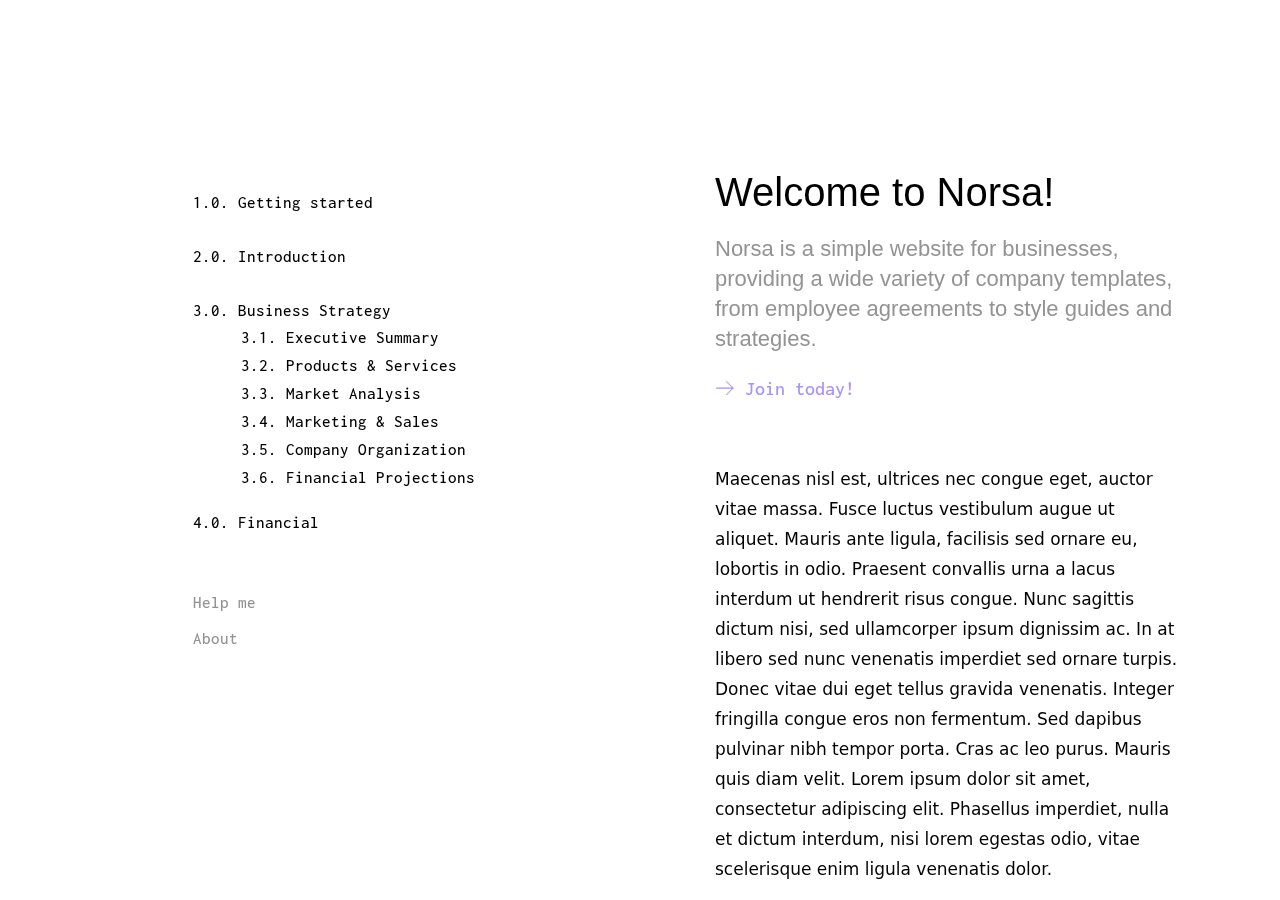
==== commit 21128e04: "icons redesign" ====
--- a/index.html
+++ b/index.html
@@ -56,12 +56,13 @@
 
 
             <div class="cent"><a class="navhov dim" href="#sectionH"><br><br><br><br>Help me</a></div>
-            <div class="cent"><a class="navhov dim" href="#sectionA"><br>About</a><br></div>
+            <div class="cent"><a class="navhov dim" href="#sectionA"><br>About<br></a><br></div>
+            <div class="cent"><img class="bi bi-moon d dim" src="" height ="0" width="0" onclick="dark()" /><a href="https://github.com/mch-sg" target="_blank" style="display:contents;" ><img class="bi bi-bookmark-heart-fill d dim" src="" style="margin-left: 35px;" height ="0" width="0"/></a></div>
 
 
         </div> 
 
-        <div class="top ss"><button onclick="dark()"><img class="bi bi-moon" src="" height ="0" width="0" /></button></div>
+        <!-- <div class="top ss"><button onclick="dark()"><img class="bi bi-moon" src="" height ="0" width="0" /></button></div> -->
 
         <div class="flexbox-item flexbox-item-2 text">
             <div id="section1" class="txt">
--- a/style.css
+++ b/style.css
@@ -53,14 +53,25 @@
 
 button {
     float: left;
-    width: 100px;
-    background-color: var(--iconbg);
+    width: 0%; 
+    height: 0%;
+    background-color: red; //var(--iconbg)
     color: var(--txtcol);
     font-size: 20px;
-    border-radius: 10px;
+    /* border-radius: 10px; */
     border: none;
-    margin: 10px;
+    margin-top: 15px;
     cursor: pointer;
+}
+
+.d {
+        background-color: red; //var(--iconbg)
+        color: var(--txtcol);
+        font-size: 20px;
+        /* border-radius: 10px; */
+        border: none;
+        /* margin-top: 15px; */
+        cursor: pointer;
 }
 
 .txt {
@@ -185,6 +196,10 @@
  }
 
 
+ img:hover {
+    transition: 0.3s;
+    color: var(--bgc); // 
+ }
  
 /*     SELECTION       */
 
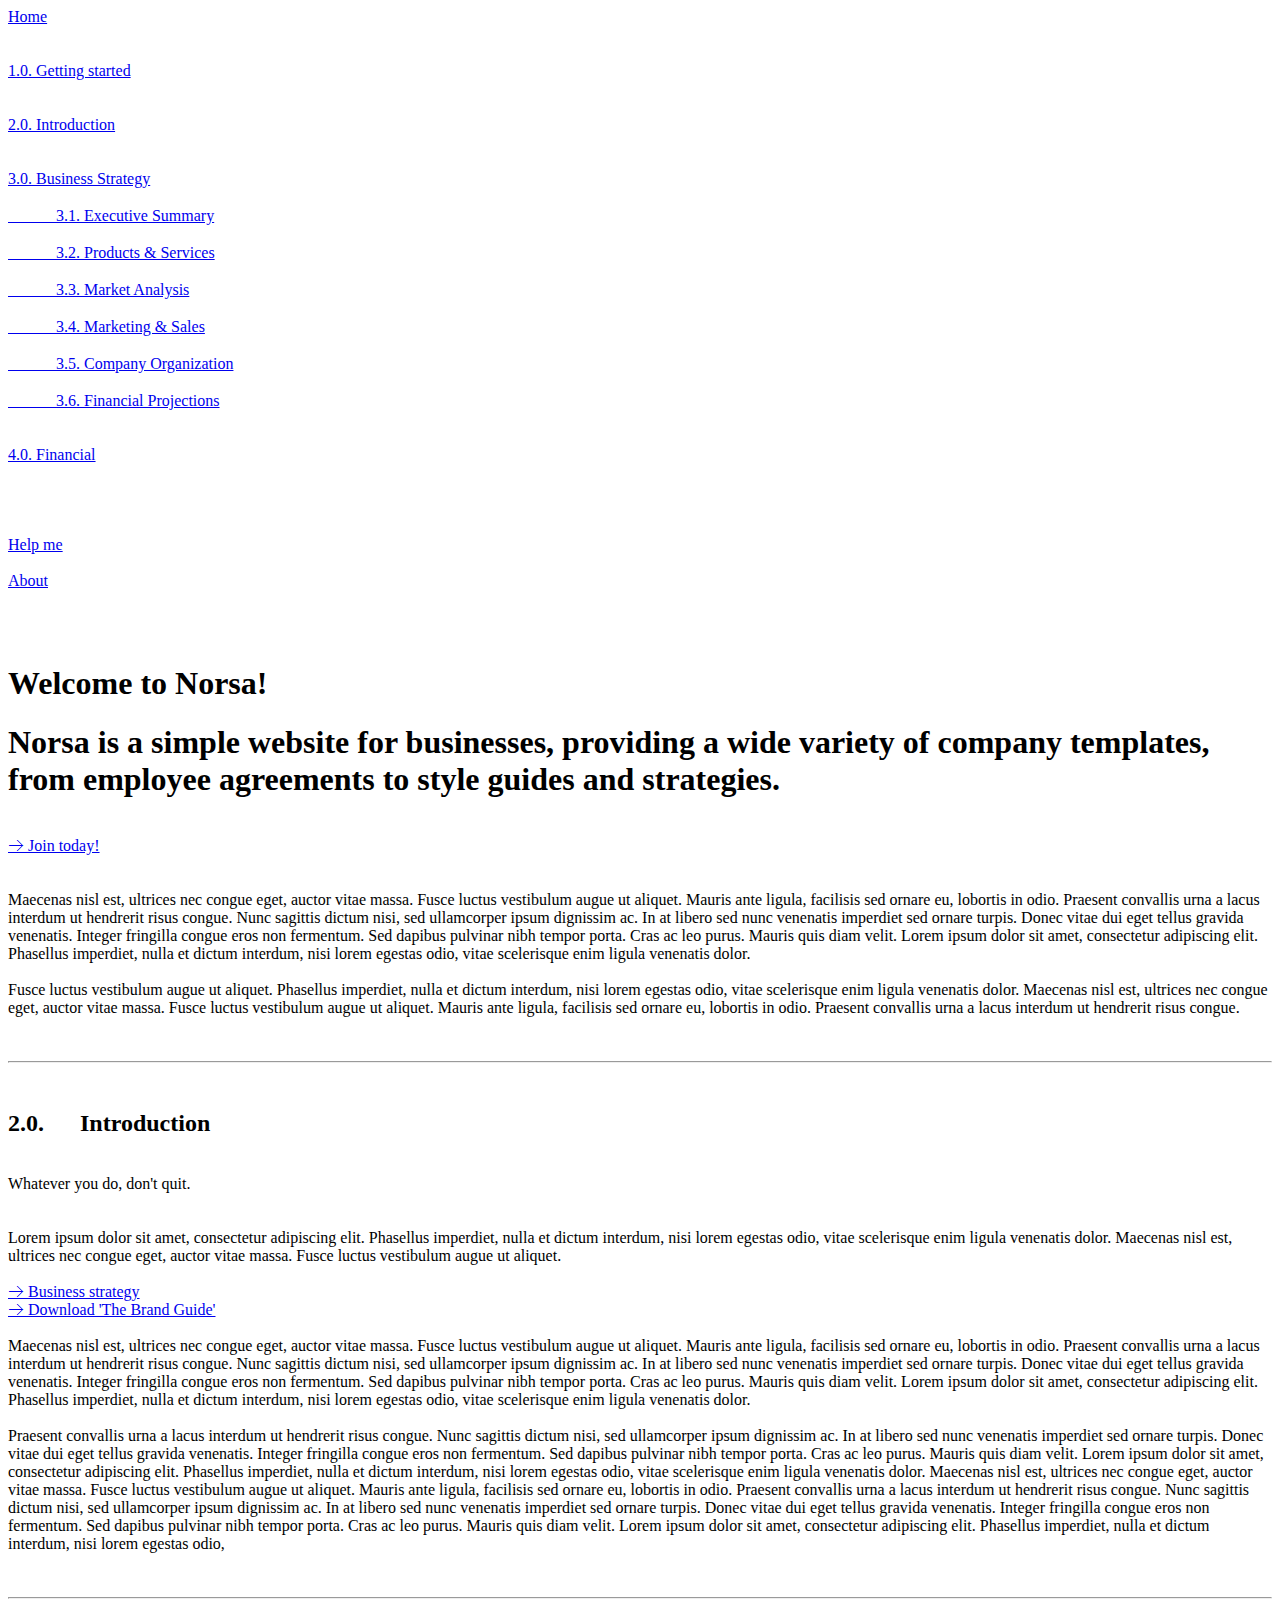
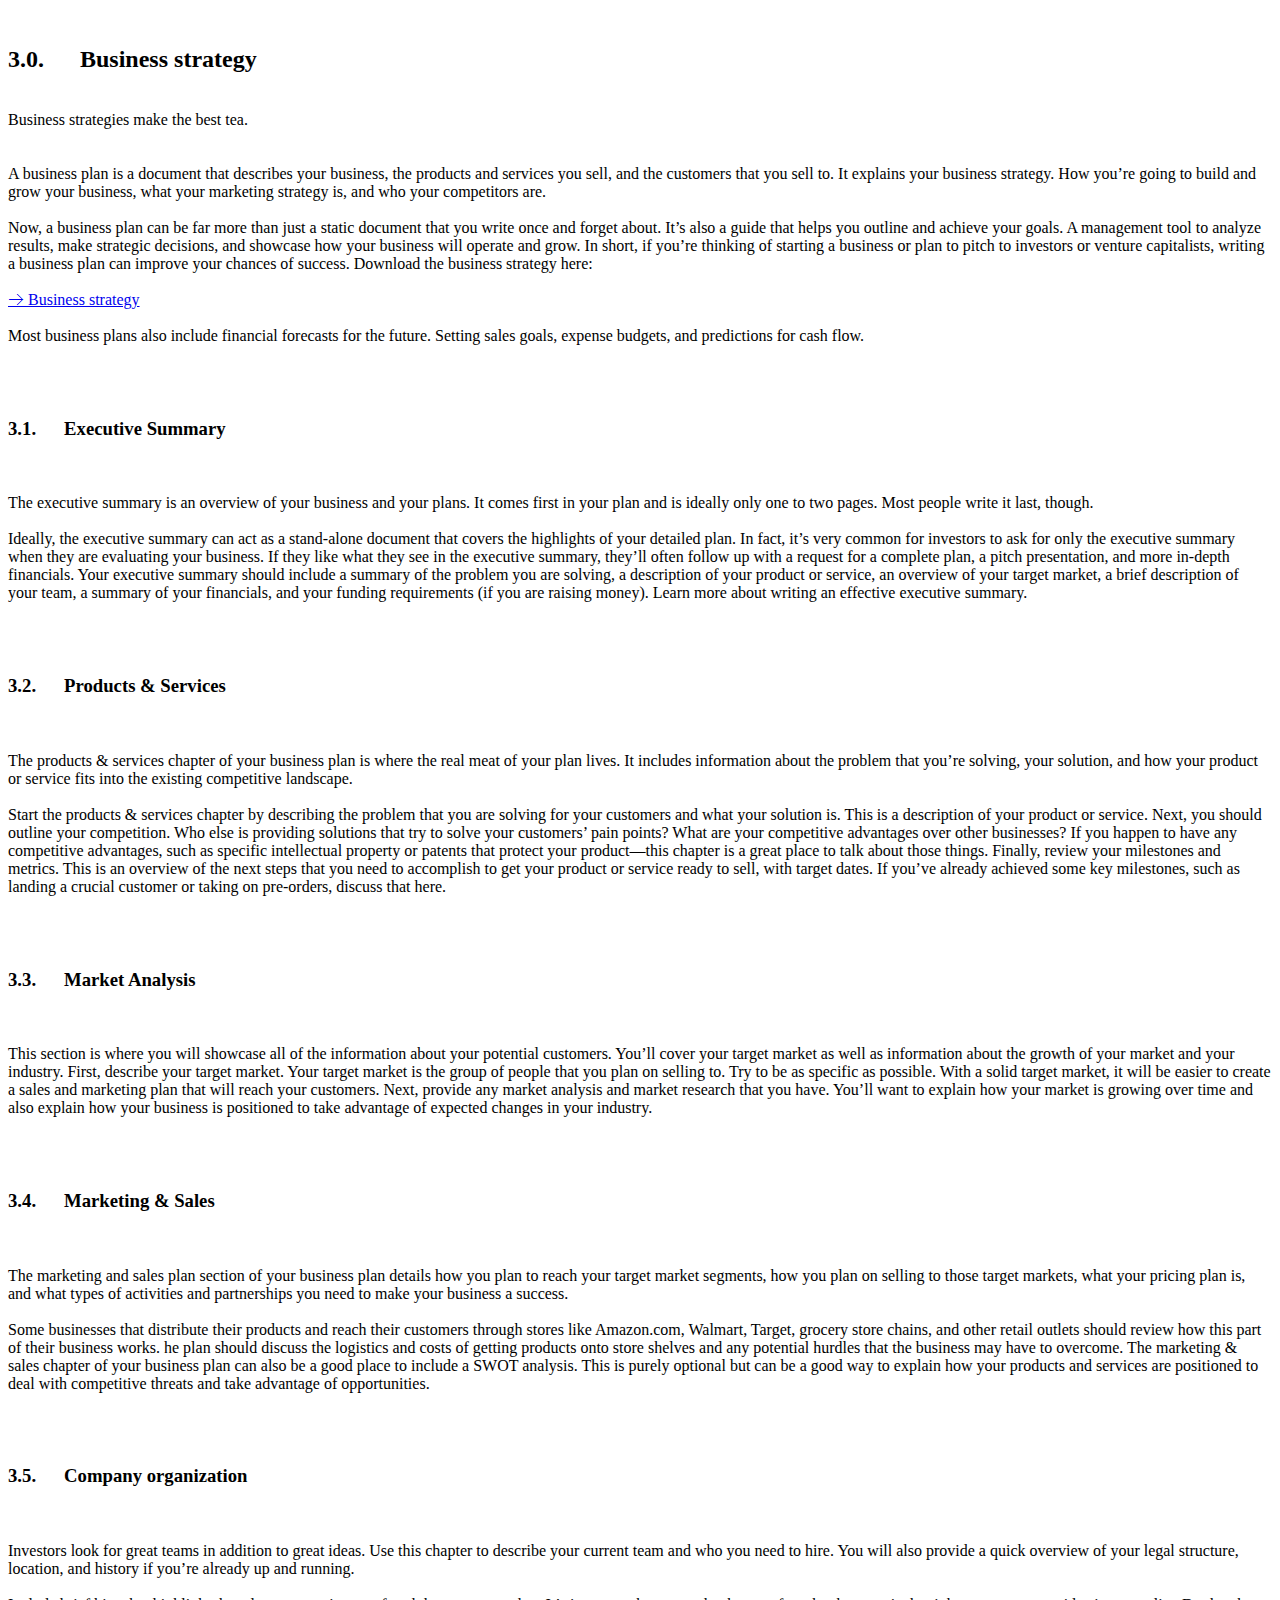
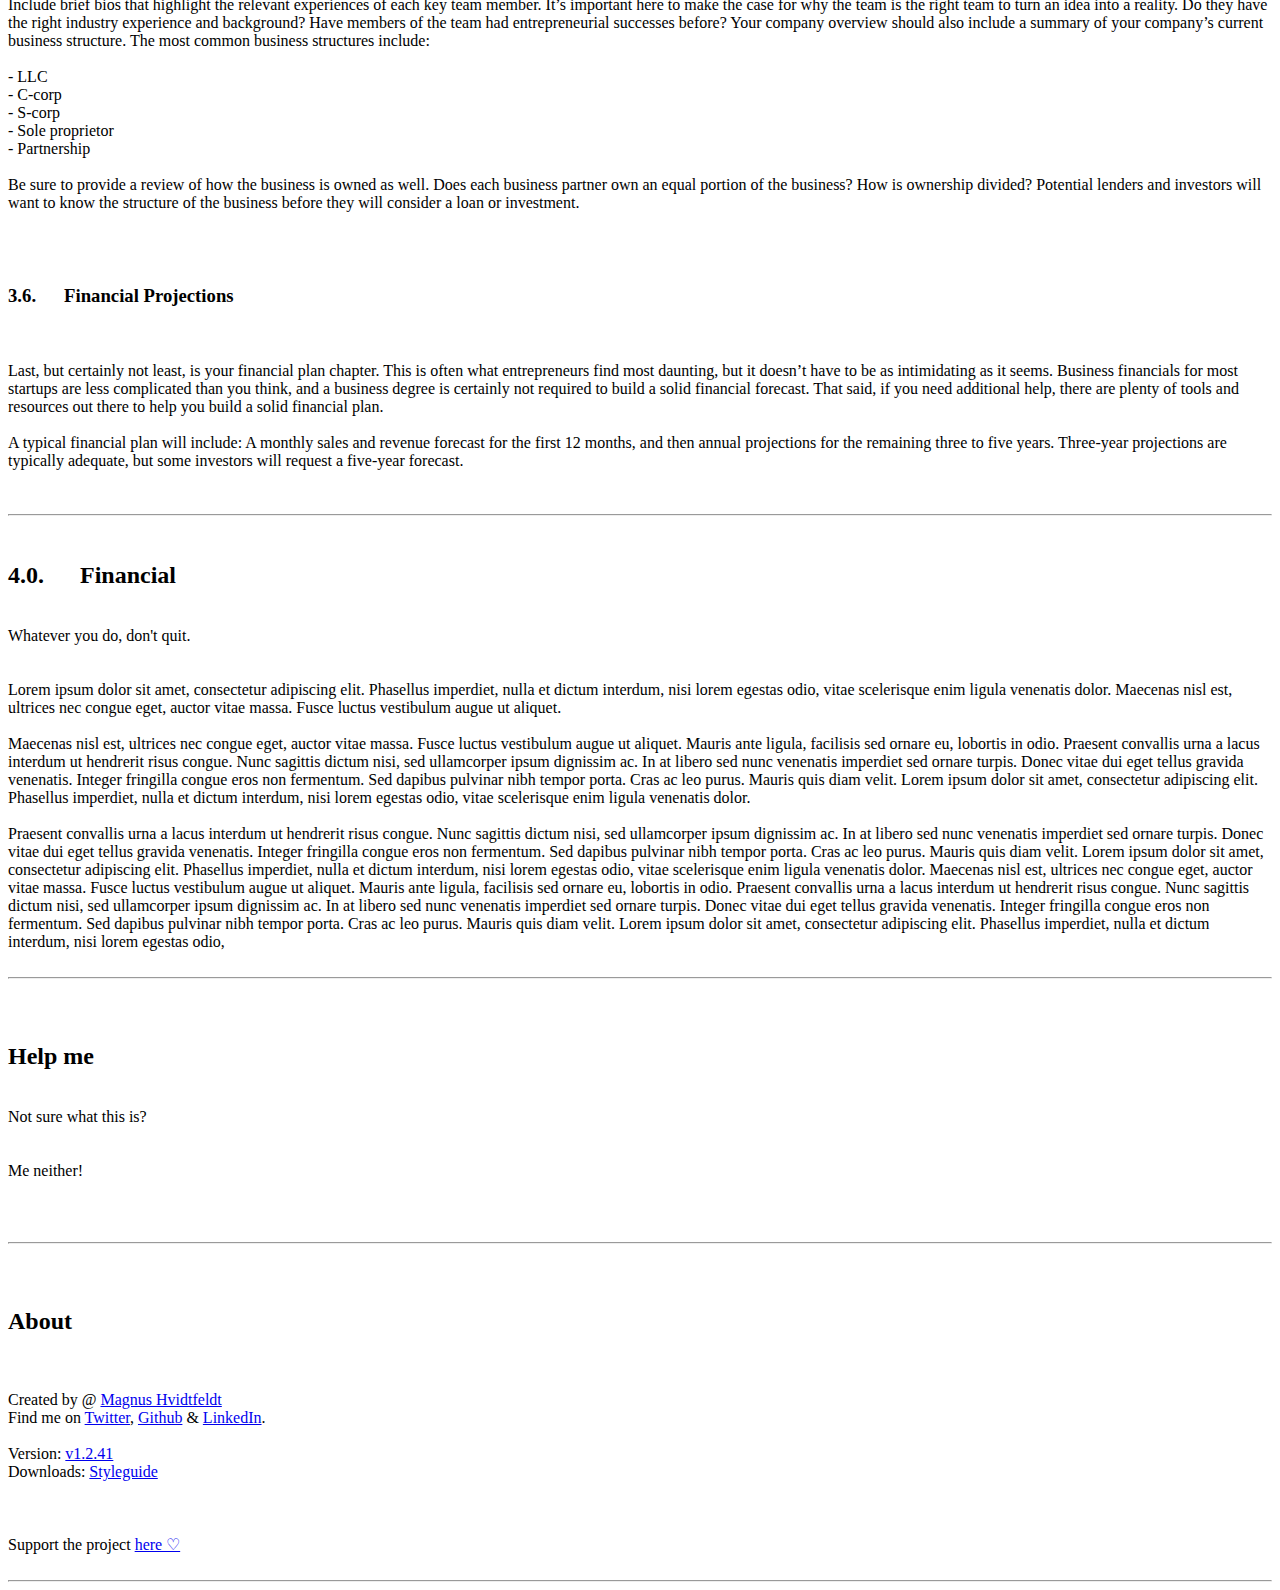
==== commit 02196d21: "design & scrollspy init" ====
--- a/index.html
+++ b/index.html
@@ -2,9 +2,11 @@
 <html lang="en">
 <head>
     <title>Norsa</title>
-    <link rel="stylesheet" href="style.css">
-    <script src="script.js"></script>
+    <link rel="stylesheet" type="text/css" href="/norsa/style.css?v=1">
+    <script src="/norsa/script.js"></script>
     <script src="jquery-3.6.1.js"></script>
+
+    <script type="text/javascript" src="https://code.jquery.com/jquery-1.8.2.js"></script>
 
     <link rel="preconnect" href="https://fonts.googleapis.com">
     <link rel="preconnect" href="https://fonts.gstatic.com" crossorigin>
@@ -34,15 +36,33 @@
 
     <link rel="stylesheet" href="https://cdn.jsdelivr.net/npm/bootstrap-icons@1.3.0/font/bootstrap-icons.css" />
 
+    <link href="/dist/output.css" rel="stylesheet">
+    <!-- <script src="https://cdn.tailwindcss.com"></script> -->
+
+    <script src="https://ajax.googleapis.com/ajax/libs/jquery/1.11.1/jquery.min.js"></script>
+
 </head> 
-<body>
-
-    <div class="fixed-header"> </div>
-
-    <div class="flexbox-container">
+<body  data-spy="scroll" data-target=".scrollbud" data-offset="50">
+
+
+    <!-- <div class="popup">
+        <button id="close">&times;</button>
+        <h2>This Is The Title</h2>
+        <p>
+            Lorem, ipsum dolor sit amet consectetur adipisicing elit. Expedita distinctio fugiat alias iure qui, commodi minima magni ullam aliquam dignissimos?
+        </p>
+        <a href="#">Let's Go</a>
+    </div> -->
+
+
+
+    <div class="fixed-header"></div>
+
+    <div class="flexbox-container sticky2">
    
-        <div class="flexbox-item flexbox-item-1 sticky sg">
-            <div class="cent"><a class="navhov" href="#section1">1.0.  Getting started</a><br></div>
+        <div class="flexbox-item flexbox-item-1 sticky sticky2 sg scrollbud" id="nav">
+            <div class="cent"><a class="navhov" href="/norsa/">Home</a><br></div>
+            <div class="cent"><a class="navhov" href="#section1"><br><br>1.0.  Getting started</a><br></div>
             <div class="cent "><a class="navhov" href="#section2"><br><br>2.0.  Introduction</a><br></div>
             <!-- <div class="cent mb"><a class="navhov" href="#section2-1"><br>⠀⠀⠀⠀2.1. Help</a><br></div> -->
             <div class="cent mb"><a class="navhov" href="#section3"><br><br>3.0. Business Strategy</a><br></div>
@@ -55,16 +75,13 @@
             <div class="cent mb"><a class="navhov" href="#section4"><br><br>4.0. Financial</a><br></div>
 
 
-            <div class="cent"><a class="navhov dim" href="#sectionH"><br><br><br><br>Help me</a></div>
+            <div class="cent"><a class="navhov dim"  href="/norsa/helpme/"><br><br><br><br>Help me</a></div>
             <div class="cent"><a class="navhov dim" href="#sectionA"><br>About<br></a><br></div>
-            <div class="cent"><img class="bi bi-moon d dim" src="" height ="0" width="0" onclick="dark()" /><a href="https://github.com/mch-sg" target="_blank" style="display:contents;" ><img class="bi bi-bookmark-heart-fill d dim" src="" style="margin-left: 35px;" height ="0" width="0"/></a></div>
-
-
-        </div> 
-
-        <!-- <div class="top ss"><button onclick="dark()"><img class="bi bi-moon" src="" height ="0" width="0" /></button></div> -->
-
-        <div class="flexbox-item flexbox-item-2 text">
+            <div class="cent pleek"><img class="bi bi-moon d dim pleek"src="" height ="0" width="0" onclick="dark()" /><a href="https://github.com/mch-sg" target="_blank" style="display:contents;" ><img class="bi bi-bookmark-heart-fill d dim" src="" style="margin-left: 35px;" height ="0" width="0"/></a></div>
+
+        </div>  
+
+        <div class="flexbox-item flexbox-item-2 text" data-bs-spy="scroll" data-bs-target=".scrollbud" data-bs-offset="0" class="scrollspy-example">
             <div id="section1" class="txt">
             <h1>Welcome to Norsa!</h1>
             <h1 class="mb dim subhead">Norsa is a simple website for businesses, providing a wide variety of company templates, 
@@ -88,11 +105,11 @@
             interdum ut hendrerit risus congue. 
 
 
-            <br><br>
+            <br><br><br>
             <hr/>
-            <br><br><br>
-        </div>
-        <div id="section2" class="txt">
+            <br>
+        </div>
+        <div id="section2" class="txt scrollspy">
            <h2 class="mb">  2.0.⠀⠀Introduction</h2> <br>
 
            <a class="head-title">Whatever you do, don't quit.</a>
@@ -137,15 +154,15 @@
             Cras ac leo purus. Mauris quis diam velit. Lorem ipsum dolor sit amet, consectetur adipiscing elit. Phasellus imperdiet, 
             nulla et dictum interdum, nisi lorem egestas odio,
 
-            <br><br>
-            <img src="https://external-content.duckduckgo.com/iu/?u=http%3A%2F%2Frevisionpath.com%2Fwp-content%2Fuploads%2F2014%2F10%2Fkiller-clauses-for-contract.jpg&f=1&nofb=1" alt="Contract"  width="100%" height="auto">
-
-
-            <br><br>
+            <!-- <br><br>
+            <img src="https://external-content.duckduckgo.com/iu/?u=http%3A%2F%2Frevisionpath.com%2Fwp-content%2Fuploads%2F2014%2F10%2Fkiller-clauses-for-contract.jpg&f=1&nofb=1" alt="Contract"  width="100%" height="auto"> -->
+
+
+            <br><br><br>
             <hr/>
-            <br><br>
-        </div>
-        <div id="section3" class="txt">
+            <br>
+        </div>
+        <div id="section3" class="txt scrollspy">
             <h2 class="mb">3.0.⠀⠀Business strategy </h2> <br>
 
             <a class="head-title">Business strategies make the best tea.</a>
@@ -174,7 +191,7 @@
             <br>
             <br><br><br>
         </div>
-        <div id="section3-1" class="txt">
+        <div id="section3-1" class="txt scrollspy">
             <h3 class="mb">3.1.⠀⠀Executive Summary </h3>
 
             <br>
@@ -197,7 +214,7 @@
             <br>
             <br><br><br>
         </div>
-        <div id="section3-2" class="txt">
+        <div id="section3-2" class="txt scrollspy ">
             <h3 class="mb">3.2.⠀⠀Products & Services </h3>
 
             <br>
@@ -223,7 +240,7 @@
             <br>
             <br><br><br>
             </div>
-            <div id="section3-3" class="txt">
+            <div id="section3-3" class="txt scrollspy">
                 <h3 class="mb">3.3.⠀⠀Market Analysis </h3>
     
                 <br>
@@ -243,7 +260,7 @@
                 <br><br><br>
             </div>
 
-            <div id="section3-4" class="txt">
+            <div id="section3-4" class="txt scrollspy">
                 <h3 class="mb"> 3.4.⠀⠀Marketing & Sales </h3>
     
                 <br>
@@ -266,8 +283,8 @@
         </div>
 
 
-        <div id="section3-5" class="txt">
-            <h3 class="mb">3.5.⠀⠀Company organization </h3>
+        <div id="section3-5" class="txt scrollspy">
+            <h3 class="mb">3.5.⠀⠀Company organization </h3> <!-- ⠀⠀-->
 
             <br>
             <br>
@@ -294,15 +311,15 @@
             
             <br>
             <br><br><br>  
-</div>
-
-
-
-<div id="section3-6" class="txt">
-    <h3 class="mb">3.6.⠀⠀Financial Projections </h3>
-
-    <br>
-    <br>
+        </div>
+
+
+
+        <div id="section3-6" class="txt scrollspy">
+        <h3 class="mb">3.6.⠀⠀Financial Projections </h3>
+
+        <br>
+        <br>
 
 
     Last, but certainly not least, is your financial plan chapter. This is often what entrepreneurs find most daunting, 
@@ -316,13 +333,13 @@
     Three-year projections are typically adequate, but some investors will request a five-year forecast.
    
     
-            <br><br>
-            <hr/>
-            <br><br>
-        </div>
-
-
-        <div id="section4" class="txt">
+    <br><br><br>
+    <hr/>
+    <br>
+        </div>
+
+
+        <div id="section4" class="txt scrollspy">
             <h2 class="mb"> 4.0.⠀⠀Financial </h2> <br>
 
             <a class="head-title">Whatever you do, don't quit.</a>
@@ -364,7 +381,7 @@
         </div>
 
 
-        <div id="sectionH" class="txt">
+        <div id="sectionH" class="txt scrollspy">
             <h2 class="mb">Help me </h2> <br>
 
             <a class="head-title">Not sure what this is?</a><br>
@@ -406,6 +423,9 @@
     </div>
 
 
+    <script src="//ajax.googleapis.com/ajax/libs/jquery/1.9.1/jquery.min.js"></script>
+    <script src="js/bootstrap.min.js"></script>
+    <script src="http://ajax.aspnetcdn.com/ajax/jquery.validate/1.9/jquery.validate.min.js"></script>
 
     
 </body>
